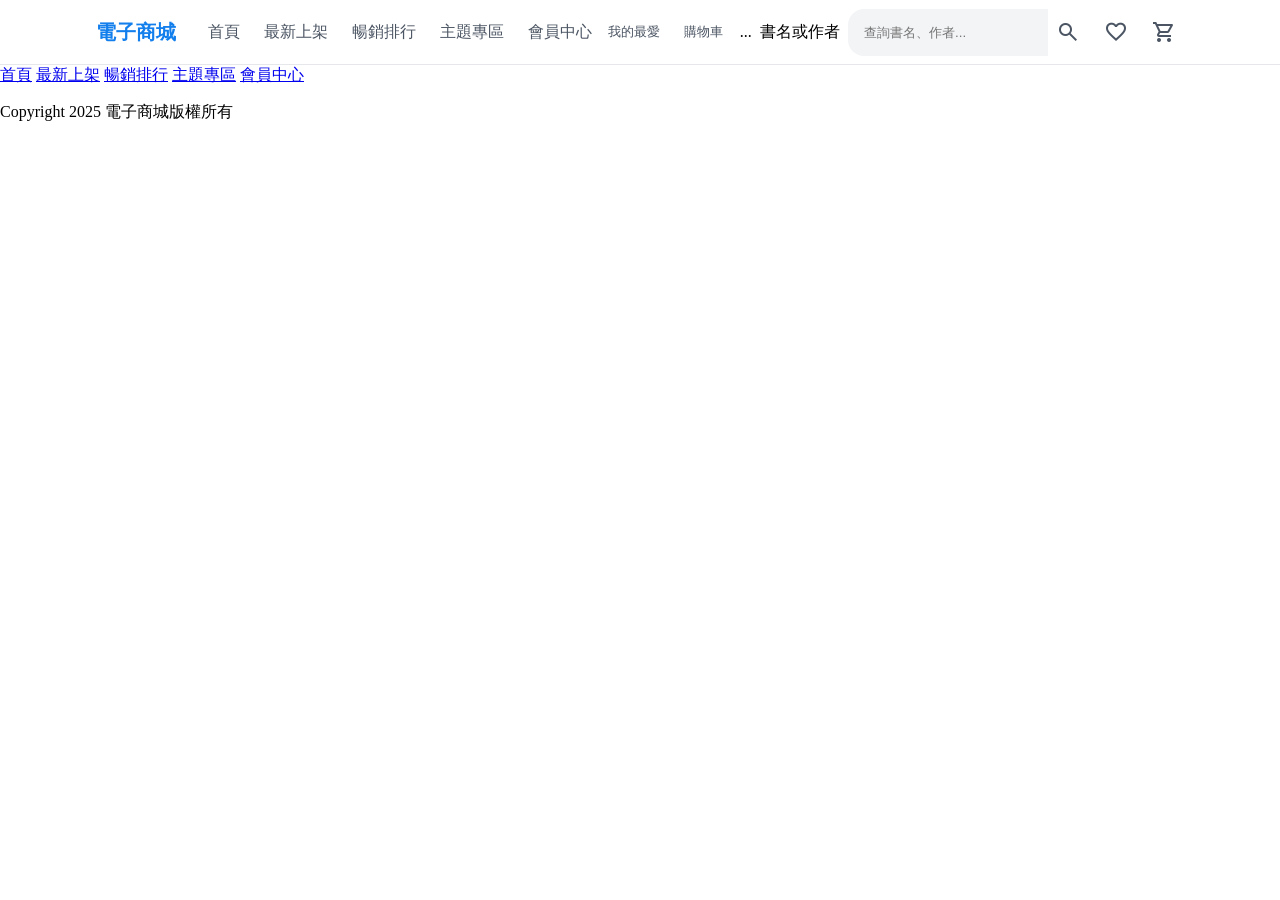
==== src/index.html @ 02f62905 "fix(header): 調整查詢列樣式錯誤" ====
<!doctype html>
<html lang="zh-Hant">
  <head>
    <meta charset="UTF-8" />
    <meta name="viewport" content="width=device-width, initial-scale=1.0" />
    <link href="https://fonts.googleapis.com/css2?family=Material+Symbols+Outlined" rel="stylesheet" />
    <title>電子商城</title>
    <link rel="stylesheet" href="style.min.css" />
  </head>
  <body>
    <section>
      <header>
        <div class="container">
          <div class="header-inner">
            <div class="header-brand">
              <h3 class="site-title">電子商城</h3>
              <nav>
                <a href="#">首頁</a>
                <a href="#">最新上架</a>
                <a href="#">暢銷排行</a>
                <a href="#">主題專區</a>
                <a href="#">會員中心</a>
              </nav>
            </div>
            <div class="header-actions">
              <button type="button">我的最愛</button>
              <button type="button">購物車</button>
            </div>
            ...
            <div class="header-actions">
              <label for="book-search">書名或作者</label>
              <div class="search">
                <input id="book-search" type="search" placeholder="查詢書名、作者..." />
                <button type="button" aria-label="搜尋">
                  <span class="material-symbols-outlined" aria-hidden="true">search</span>
                </button>
              </div>
              <button type="button" aria-label="我的最愛">
                <span class="material-symbols-outlined" aria-hidden="true">favorite</span>
              </button>
              <button type="button" aria-label="購物車">
                <span class="material-symbols-outlined" aria-hidden="true">shopping_cart</span>
              </button>
            </div>
            </div>
          </div>
        </div>
      </header>
      <footer> 
        <div class="container">
          <div class="footer-inner">
            <nav class="footer-nav" aria-label="頁尾導覽">
              <a href="#">首頁</a>
              <a href="#">最新上架</a>
              <a href="#">暢銷排行</a>
              <a href="#">主題專區</a>
              <a href="#">會員中心</a>
            </nav>
            <p>Copyright 2025 電子商城版權所有</p>
          </div>
        </div>
      </footer>
    </section>
  </body>
</html>
---- src/style.min.css ----
section{display:flex;flex-direction:column;min-height:100vh}section .main{flex-grow:1}header .material-symbols-outlined{font-size:1.5rem;line-height:1}header{border-bottom:solid 1px var(--border-color)}header .container{width:100%;max-width:90vw;box-sizing:border-box;margin:0px auto;padding-left:2rem;padding-right:2rem}header .container .header-inner{height:4rem;display:flex;justify-content:space-between;align-items:center}header .container .header-inner .site-title{margin:0px;font-size:1.25rem;font-weight:700;line-height:1.75rem;color:var(--primary-color)}header .container .header-inner .site-title .header-actions{display:flex;gap:.5rem}header .container .header-inner .header-brand,header .container .header-inner .header-actions{display:flex;align-items:center}header .container .header-inner .header-brand.header-brand,header .container .header-inner .header-actions.header-brand{gap:2rem}header .container .header-inner .header-brand.header-actions,header .container .header-inner .header-actions.header-actions{gap:.5rem}header .container .header-inner nav{display:flex;gap:1.5rem}header .container .header-inner nav a{color:#4b5563;text-decoration:inherit}header .container .header-inner nav a:hover{color:var(--primary-color)}header .container .header-inner div.search{display:flex;gap:0}header .container .header-inner input{border-top-left-radius:1rem;border-bottom-left-radius:1rem;width:200px;padding:1rem .5rem 1rem 1rem;border:none;background-color:var(--gray-color-100)}header .container .header-inner button{border-top-right-radius:1rem;border-bottom-right-radius:1rem;padding:.5rem;border:none;background-color:var(--gray-color-100);cursor:pointer}header .container .header-inner button{background-color:rgba(0,0,0,0);padding:.5rem;border:none;cursor:pointer;color:var(--text-color);display:inline-flex;align-items:center;justify-content:center}:root{--primary-color: #137fec;--text-color: #4b5563;--border-color: #e5e7eb;--gray-color-100: #f3f4f6}html,body{margin:0;padding:0}/*# sourceMappingURL=style.min.css.map */
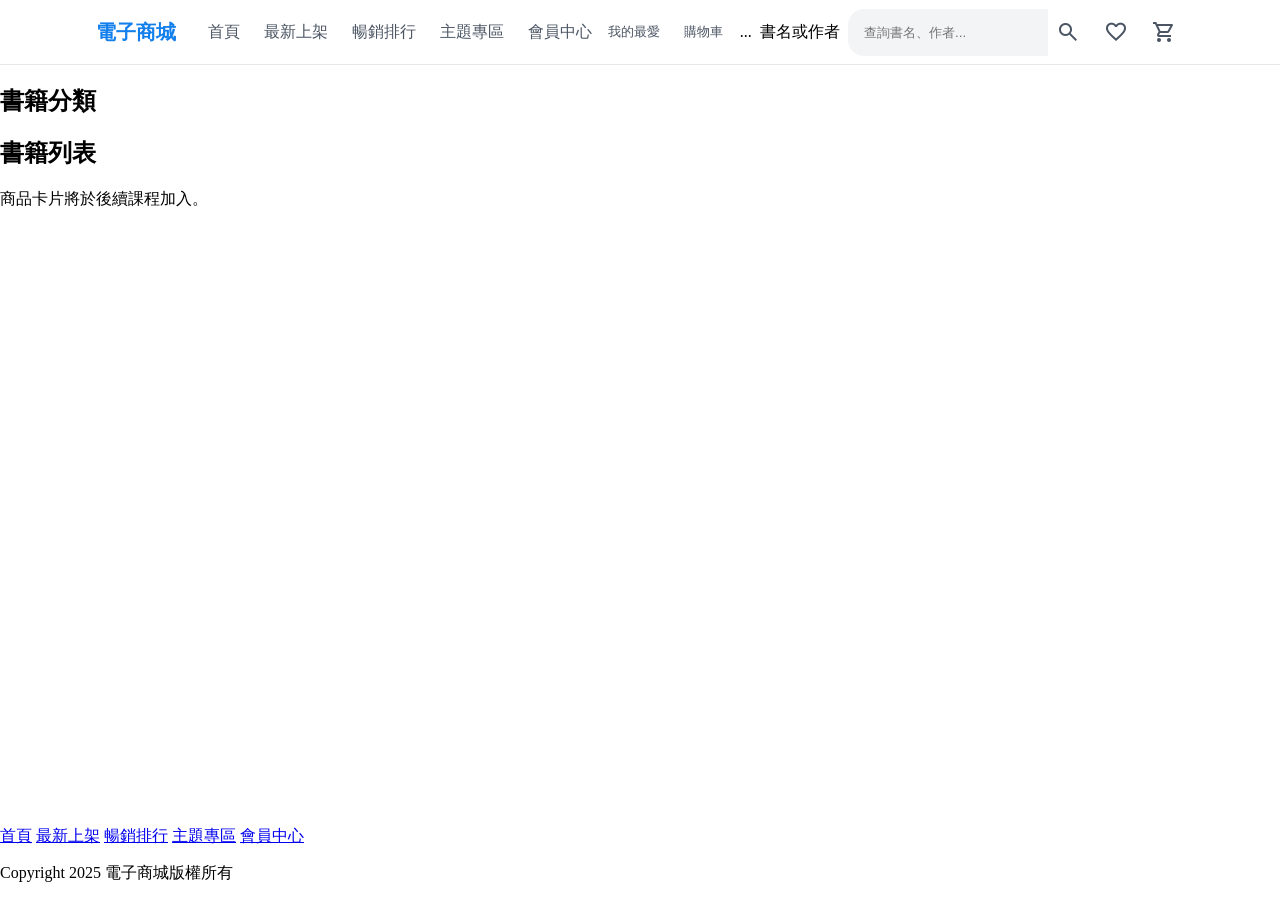
==== commit 649e7465: "feat(body): 頁面結構定義實作新增" ====
--- a/src/index.html
+++ b/src/index.html
@@ -46,6 +46,20 @@
           </div>
         </div>
       </header>
+      <div class="main">
+        <div class="container">
+          <div class="content-layout">
+            <aside class="category-sidebar">
+              <h2 id="category-title">書籍分類</h2>
+              <nav class="category-nav" aria-labelledby="category-title"></nav>
+            </aside>
+            <main class="book-main">
+              <h1>書籍列表</h1>
+              <p>商品卡片將於後續課程加入。</p>
+            </main>
+          </div>
+        </div>
+      </div>
       <footer> 
         <div class="container">
           <div class="footer-inner">
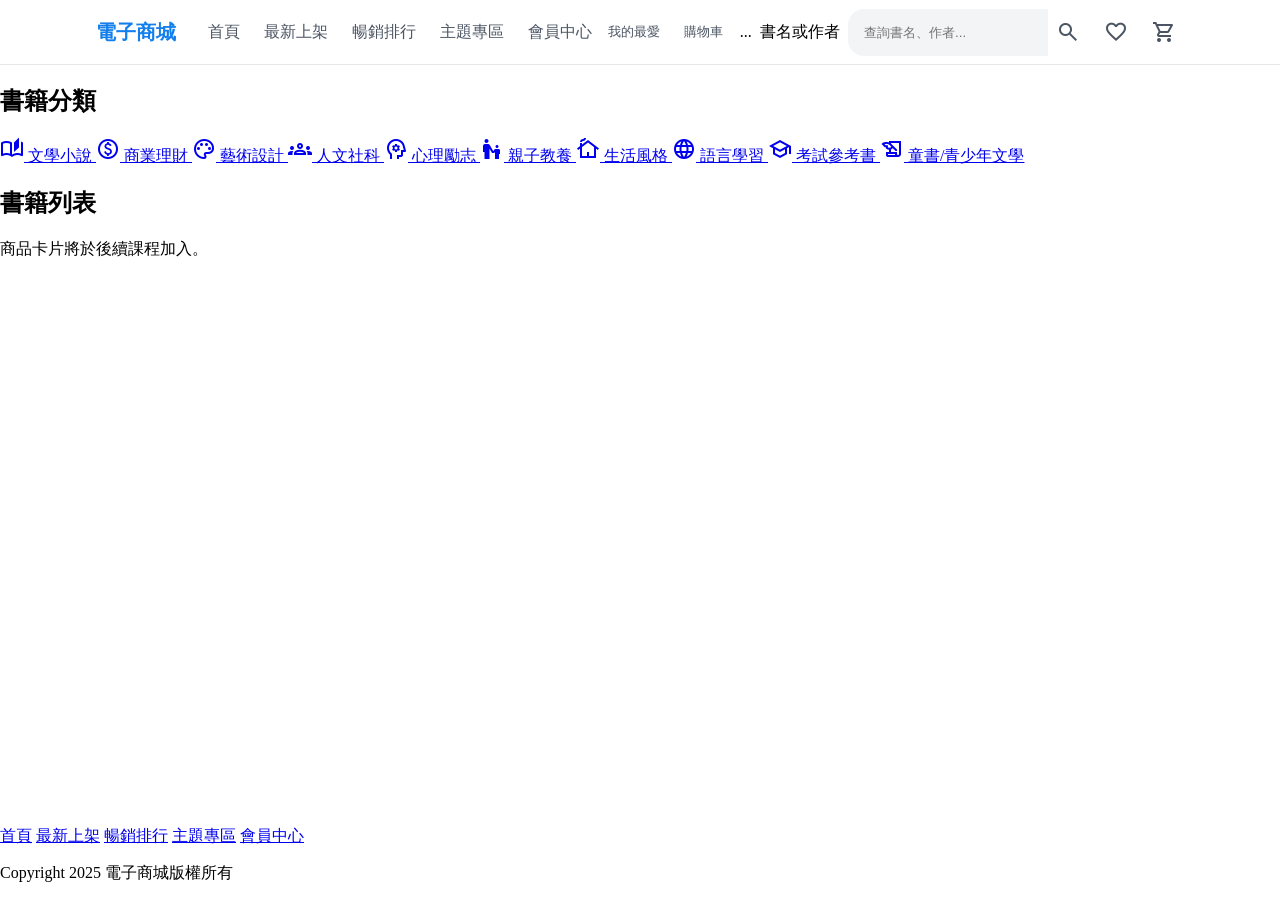
==== commit 525b604b: "feat(aside): 書籍分類選單樣式設定" ====
--- a/src/index.html
+++ b/src/index.html
@@ -51,7 +51,48 @@
           <div class="content-layout">
             <aside class="category-sidebar">
               <h2 id="category-title">書籍分類</h2>
-              <nav class="category-nav" aria-labelledby="category-title"></nav>
+              <nav class="category-nav" aria-labelledby="category-title">
+                <a href="#" class="active" aria-current="true">
+                  <span class="material-symbols-outlined" aria-hidden="true">auto_stories</span>
+                  <span>文學小說</span>
+                </a>
+                <a href="#">
+                  <span class="material-symbols-outlined" aria-hidden="true">paid</span>
+                  <span>商業理財</span>
+                </a>
+                <a href="#">
+                  <span class="material-symbols-outlined" aria-hidden="true">palette</span>
+                  <span>藝術設計</span>
+                </a>
+                <a href="#">
+                  <span class="material-symbols-outlined" aria-hidden="true">groups</span>
+                  <span>人文社科</span>
+                </a>
+                <a href="#">
+                  <span class="material-symbols-outlined" aria-hidden="true">psychology</span>
+                  <span>心理勵志</span>
+                </a>
+                <a href="#">
+                  <span class="material-symbols-outlined" aria-hidden="true">escalator_warning</span>
+                  <span>親子教養</span>
+                </a>
+                <a href="#">
+                  <span class="material-symbols-outlined" aria-hidden="true">cottage</span>
+                  <span>生活風格</span>
+                </a>
+                <a href="#">
+                  <span class="material-symbols-outlined" aria-hidden="true">language</span>
+                  <span>語言學習</span>
+                </a>
+                <a href="#">
+                  <span class="material-symbols-outlined" aria-hidden="true">school</span>
+                  <span>考試參考書</span>
+                </a>
+                <a href="#">
+                  <span class="material-symbols-outlined" aria-hidden="true">history_edu</span>
+                  <span>童書/青少年文學</span>
+                </a>
+              </nav>
             </aside>
             <main class="book-main">
               <h1>書籍列表</h1>
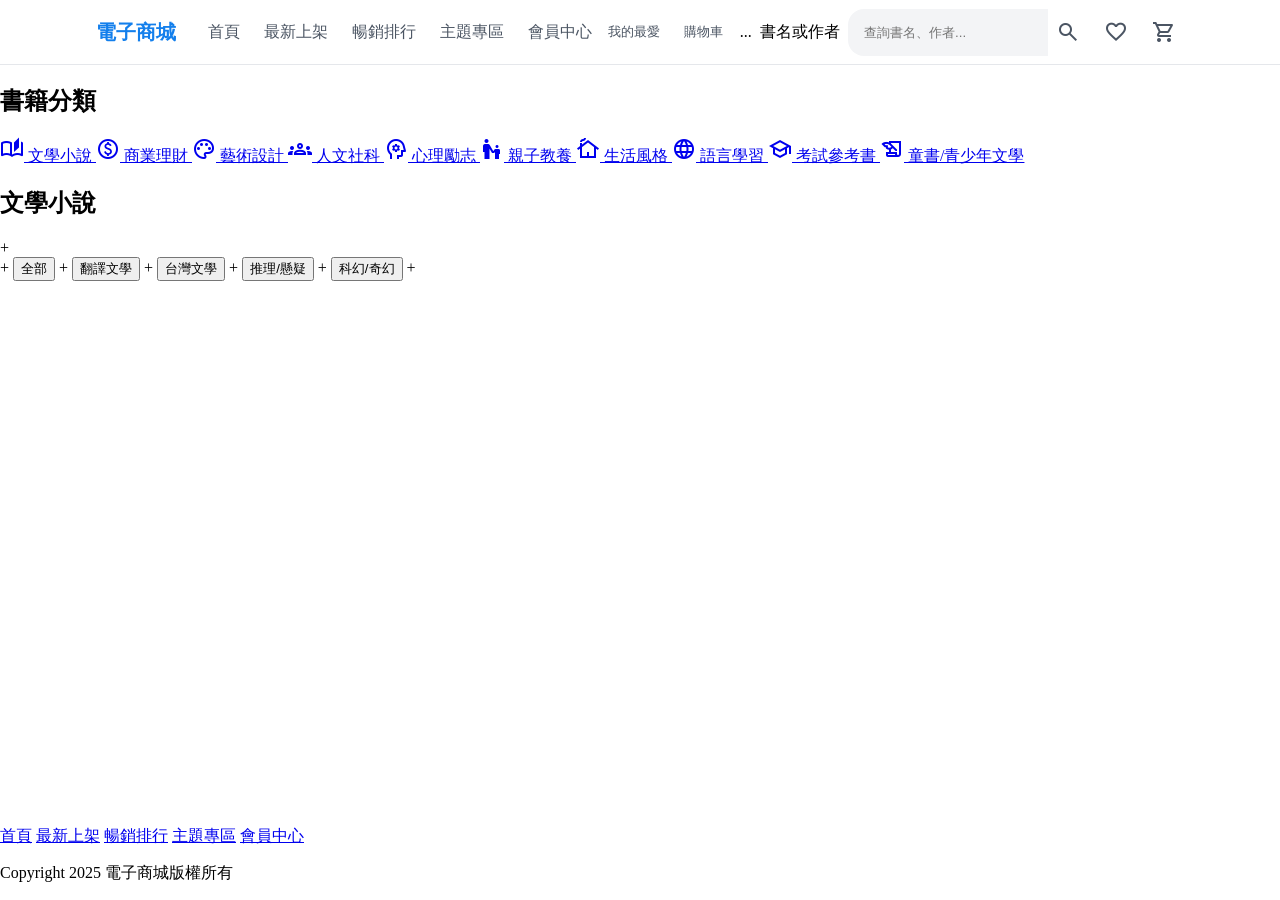
==== commit 17c57afb: "feat(body): 書籍標籤樣式設定" ====
--- a/src/index.html
+++ b/src/index.html
@@ -95,8 +95,14 @@
               </nav>
             </aside>
             <main class="book-main">
-              <h1>書籍列表</h1>
-              <p>商品卡片將於後續課程加入。</p>
+              <h1>文學小說</h1>
++             <div class="tag">
++               <button type="button" class="selected">全部</button>
++               <button type="button">翻譯文學</button>
++               <button type="button">台灣文學</button>
++               <button type="button">推理/懸疑</button>
++               <button type="button">科幻/奇幻</button>
++             </div>
             </main>
           </div>
         </div>
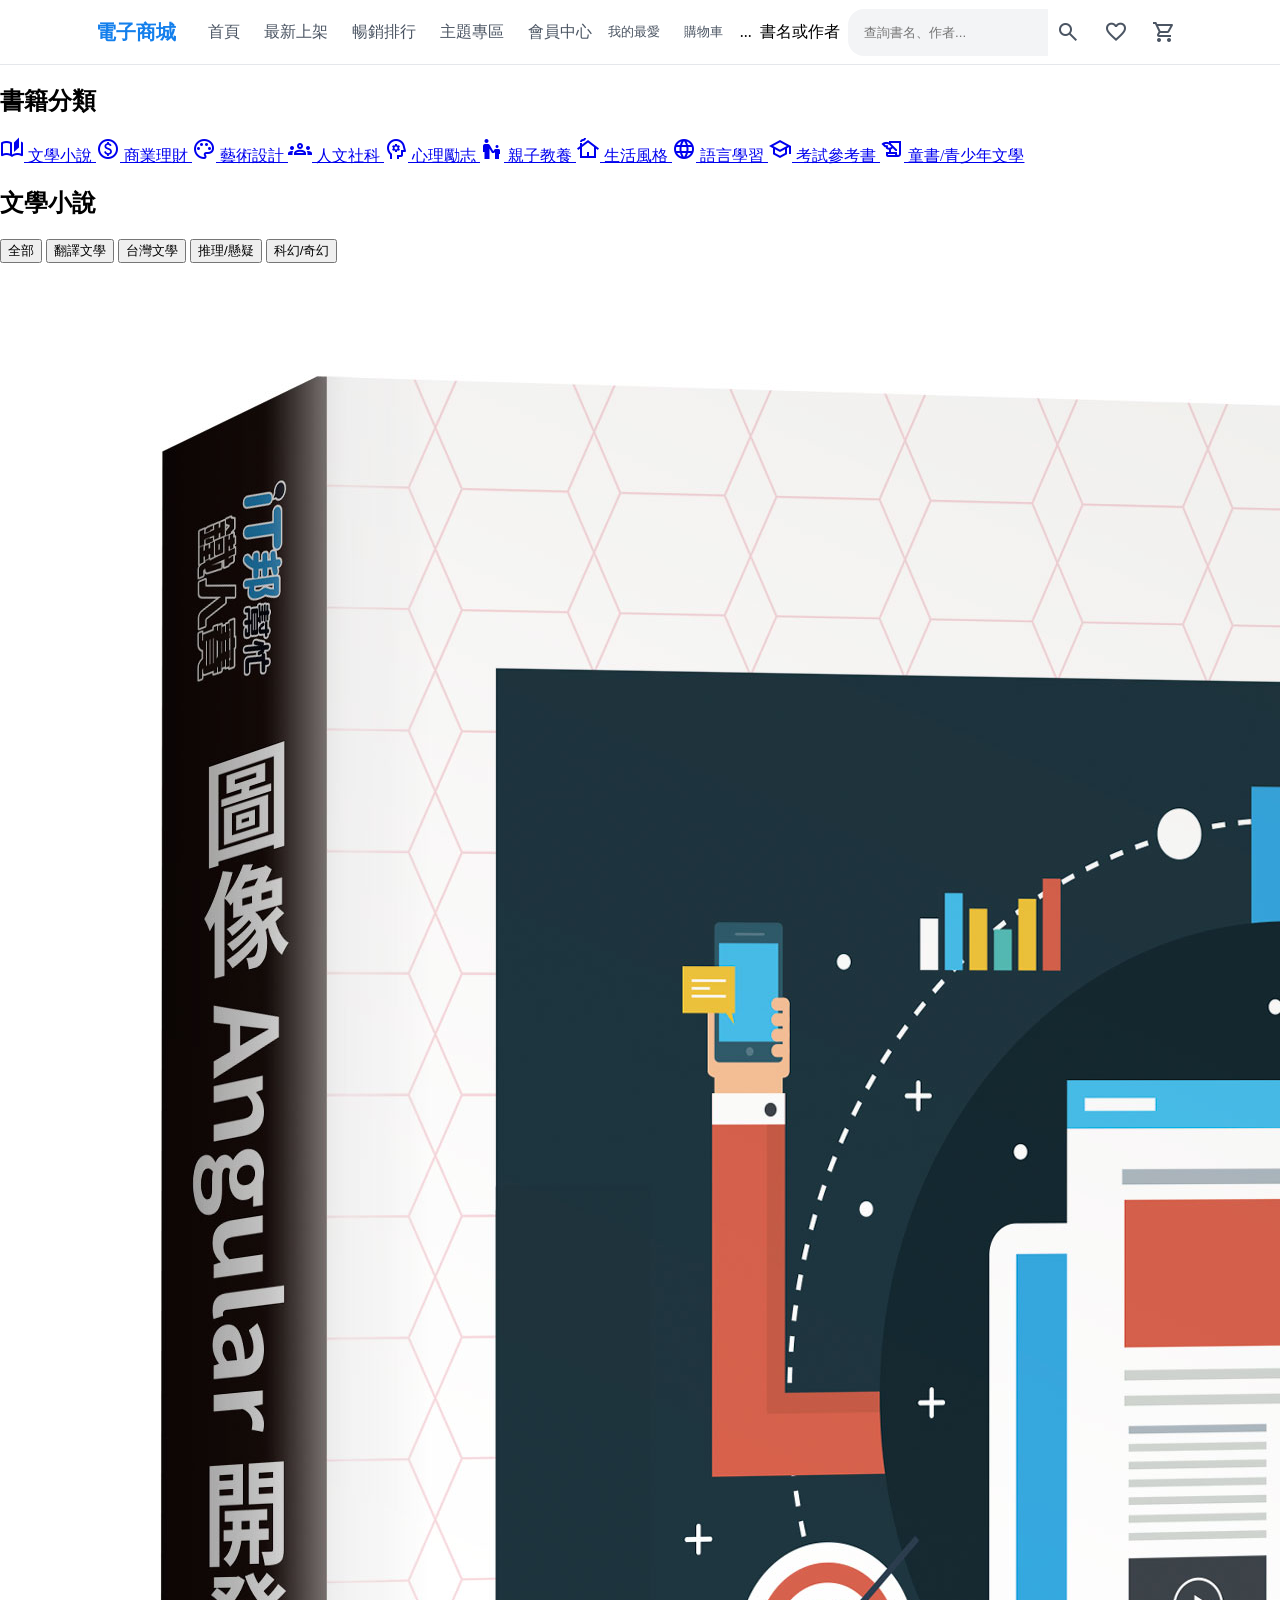
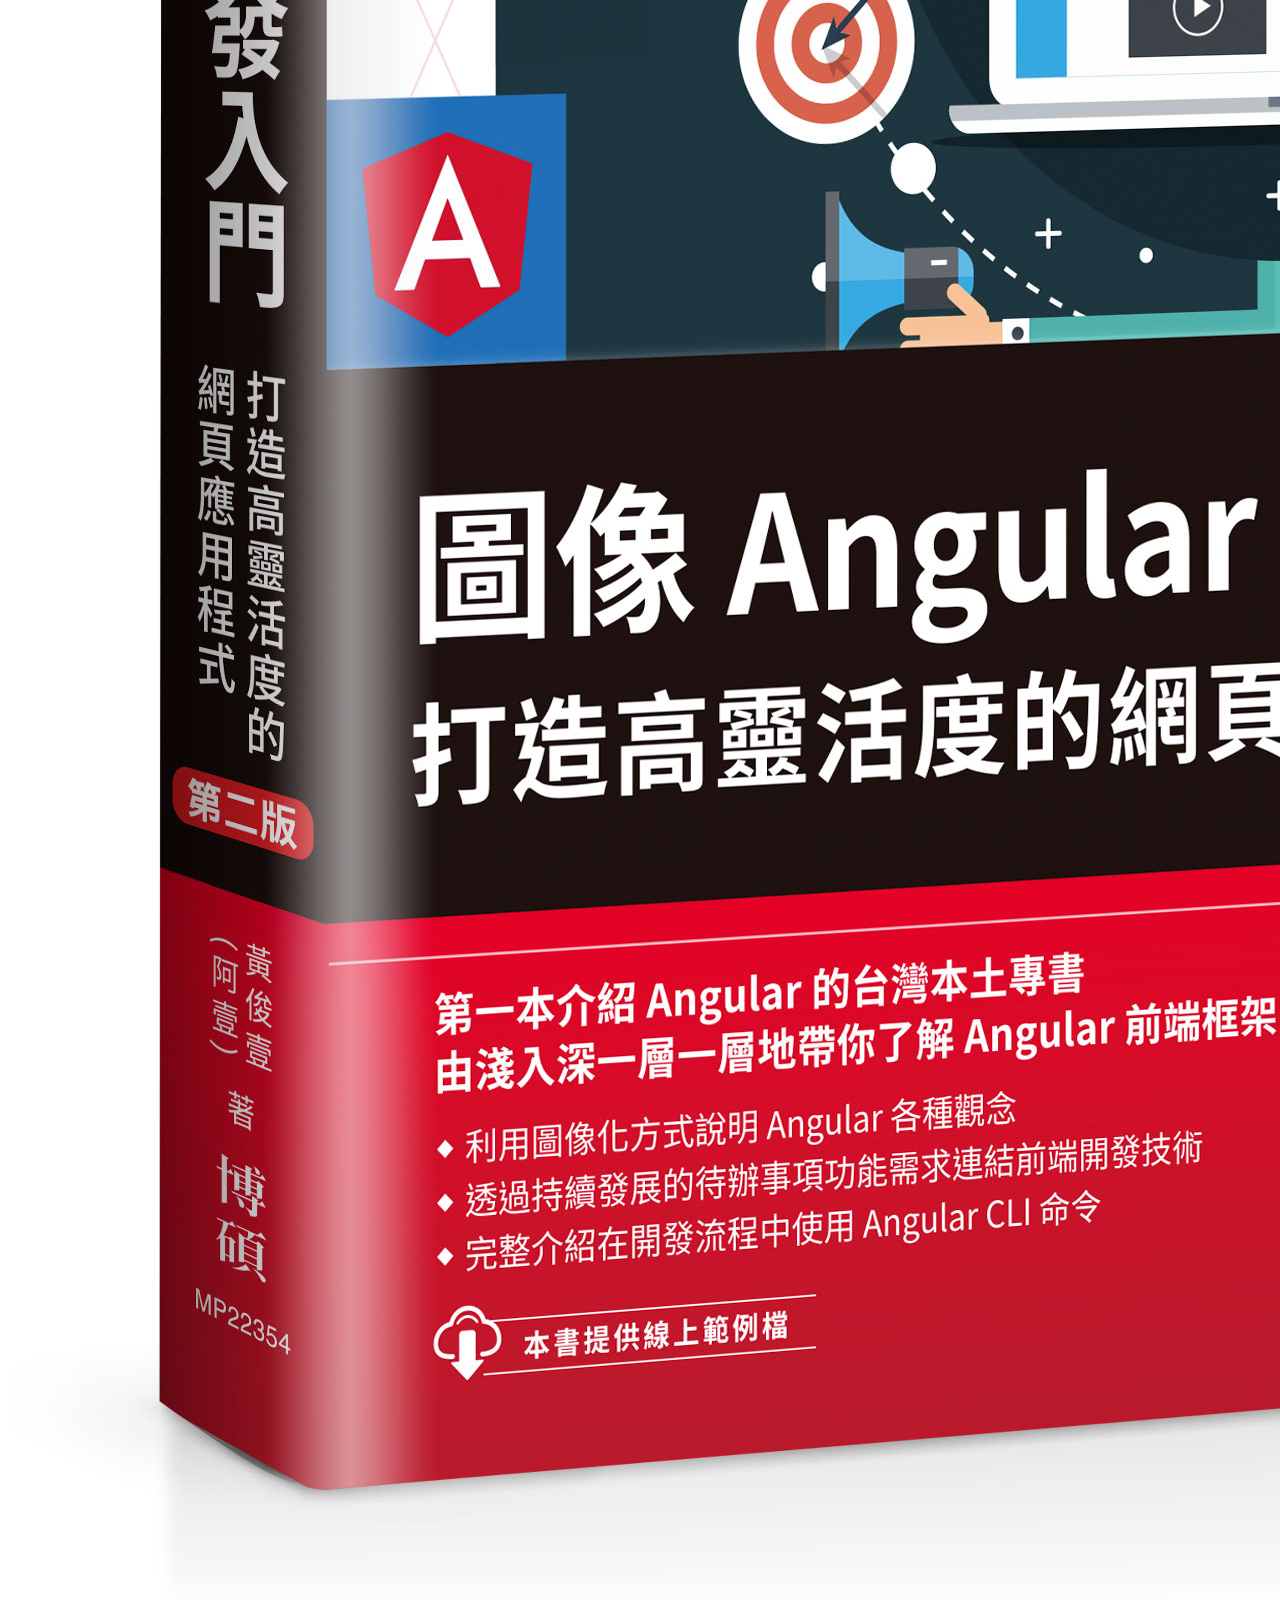
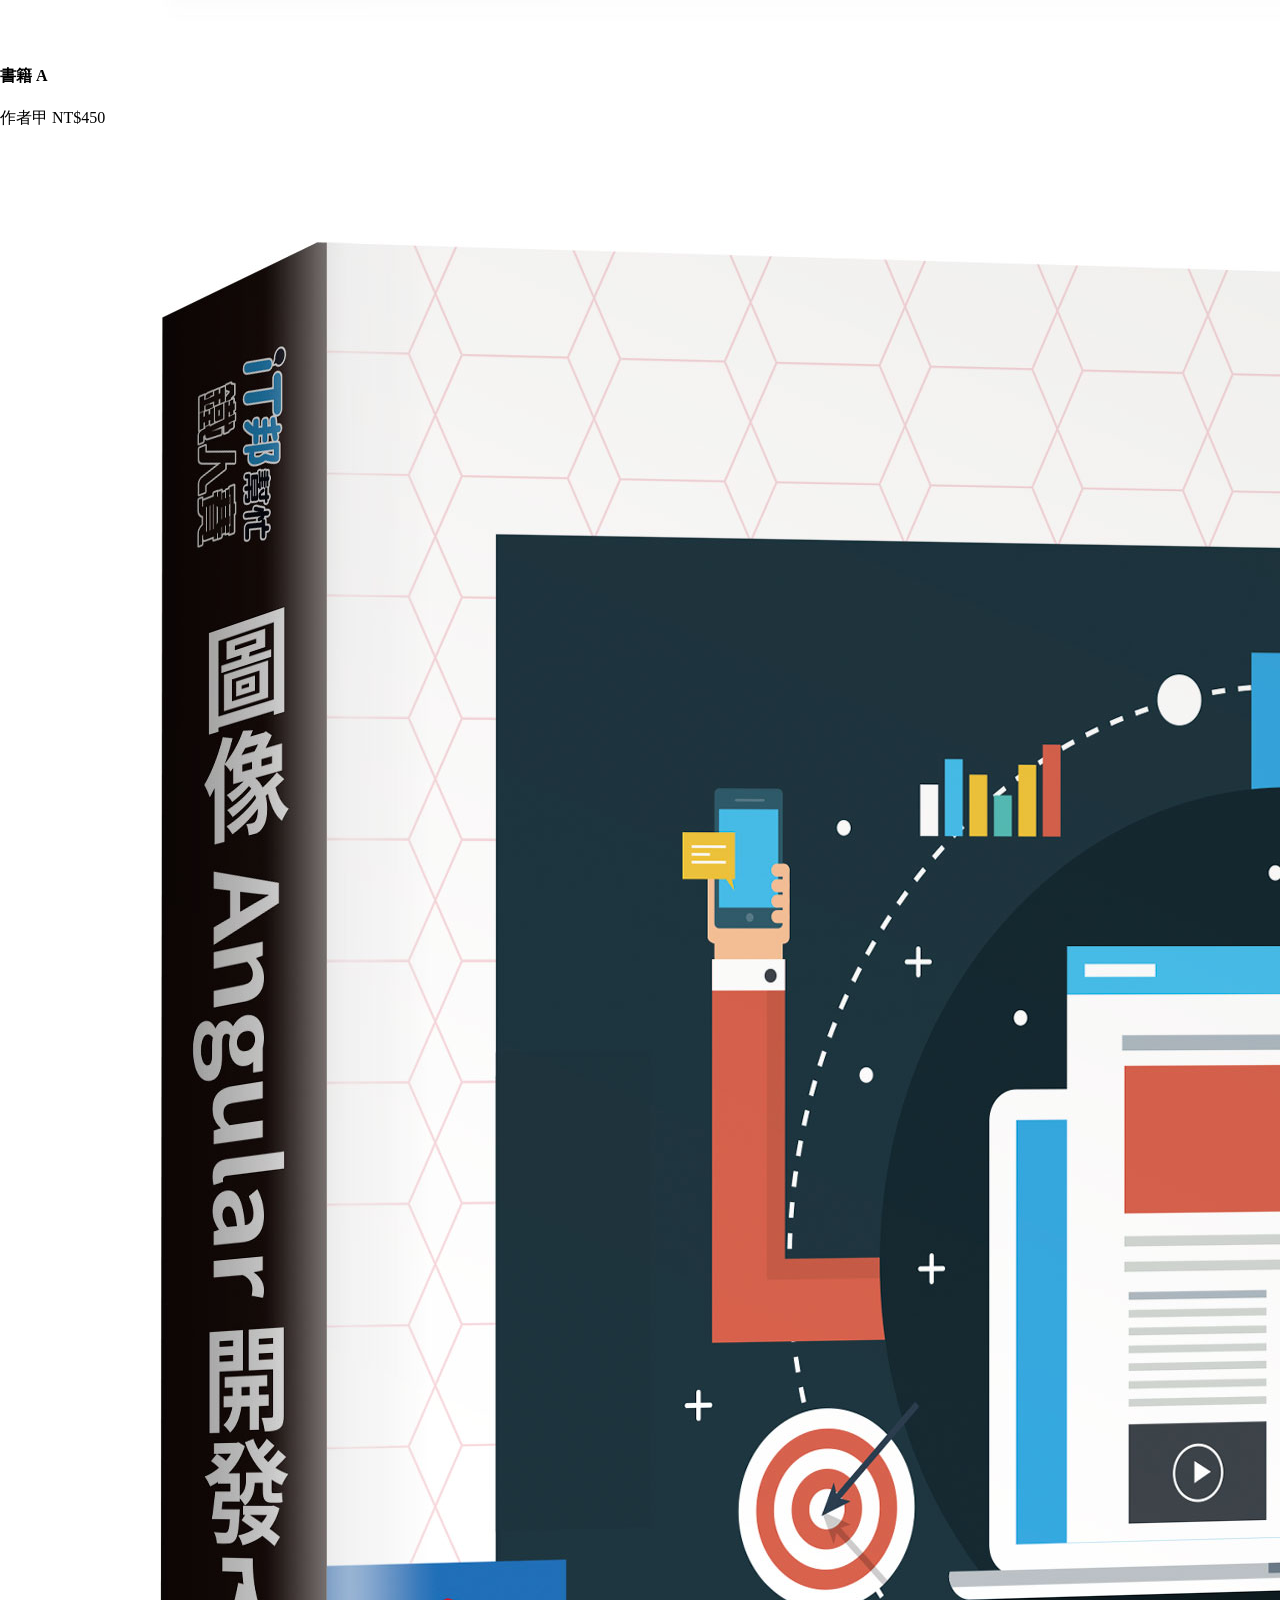
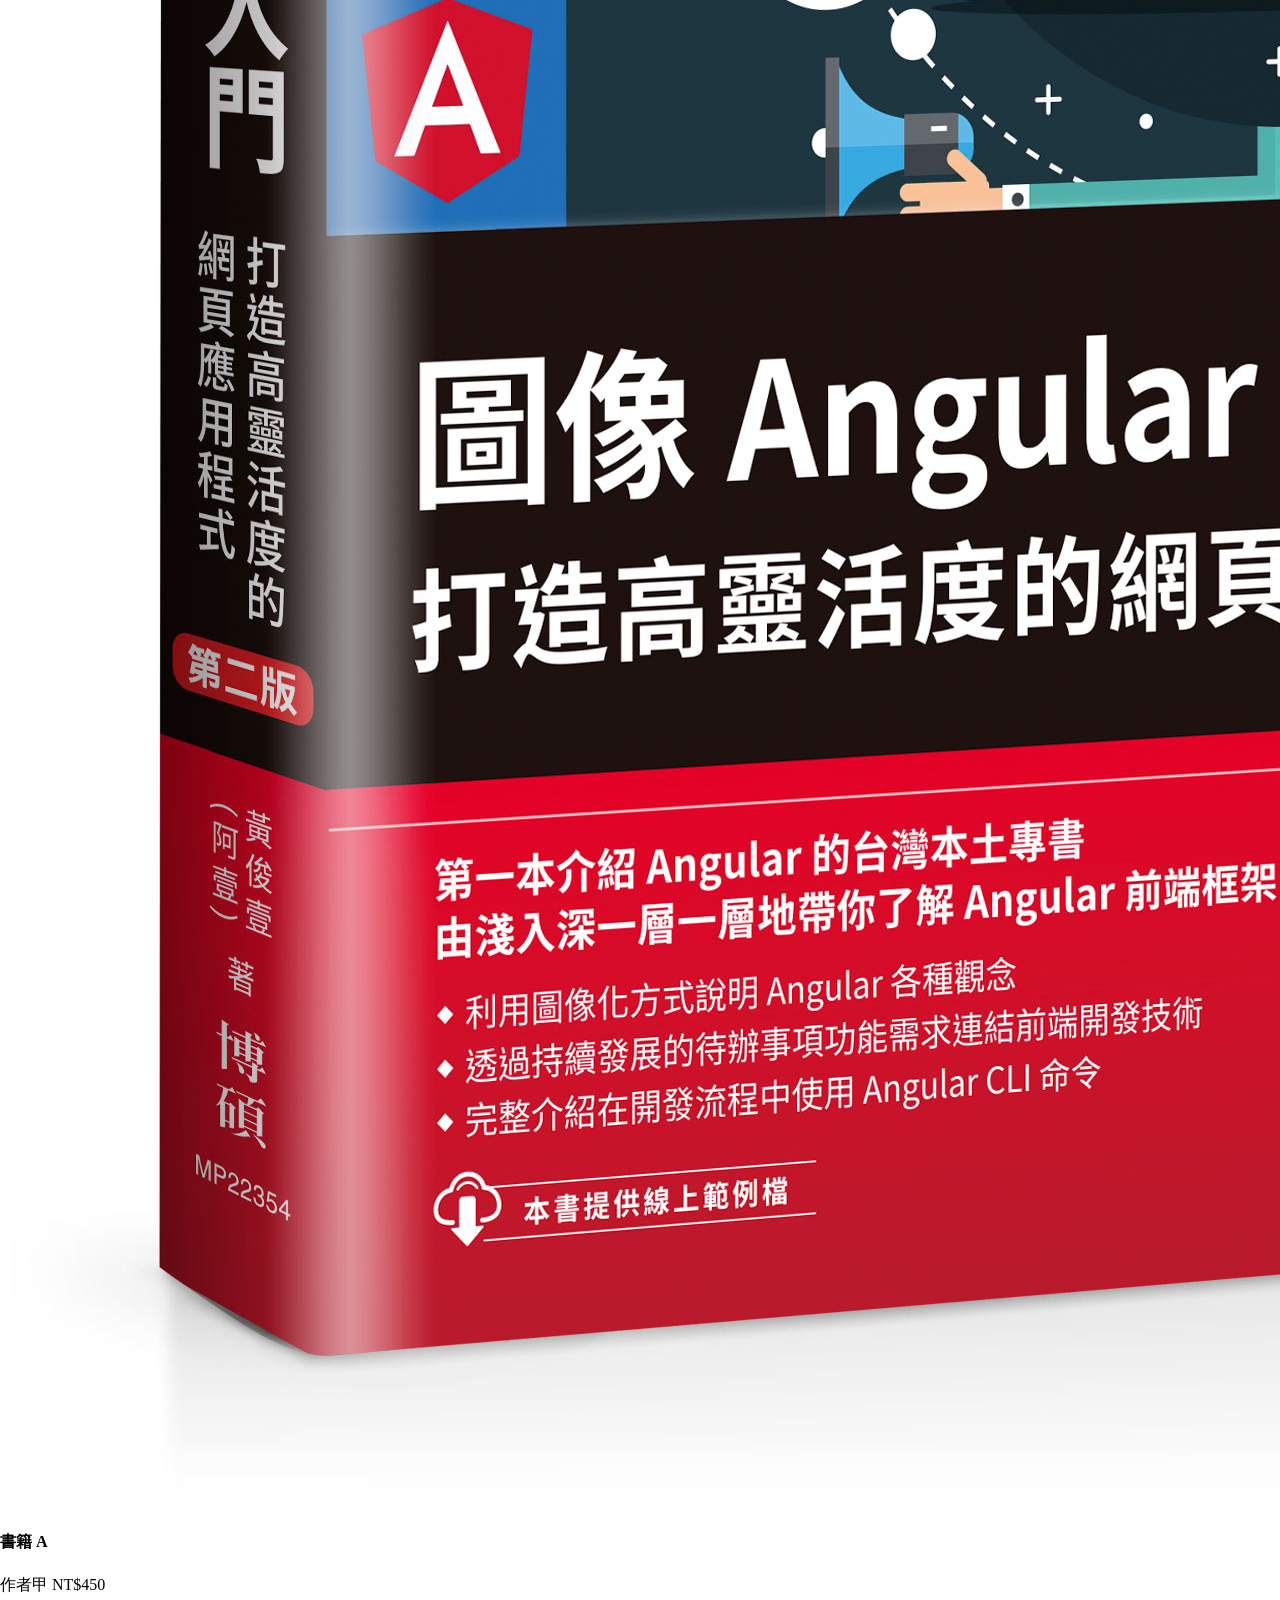
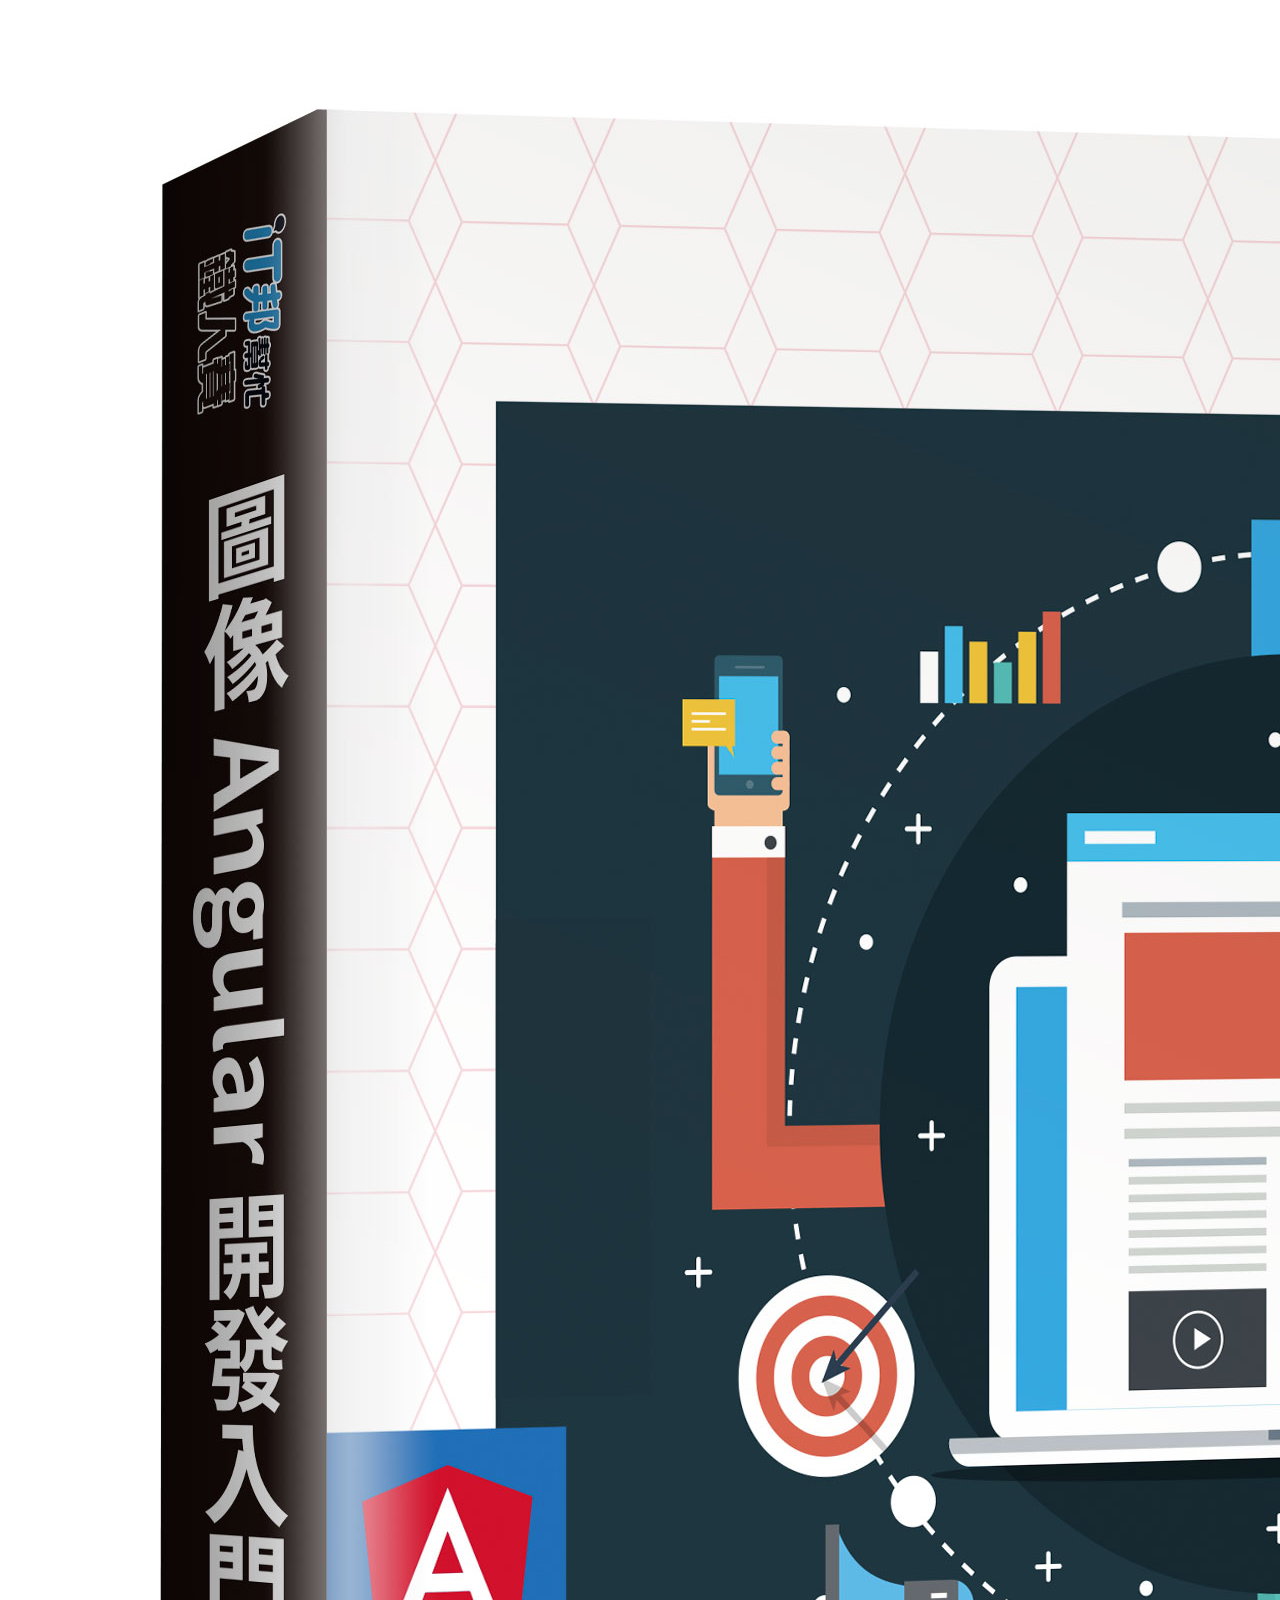
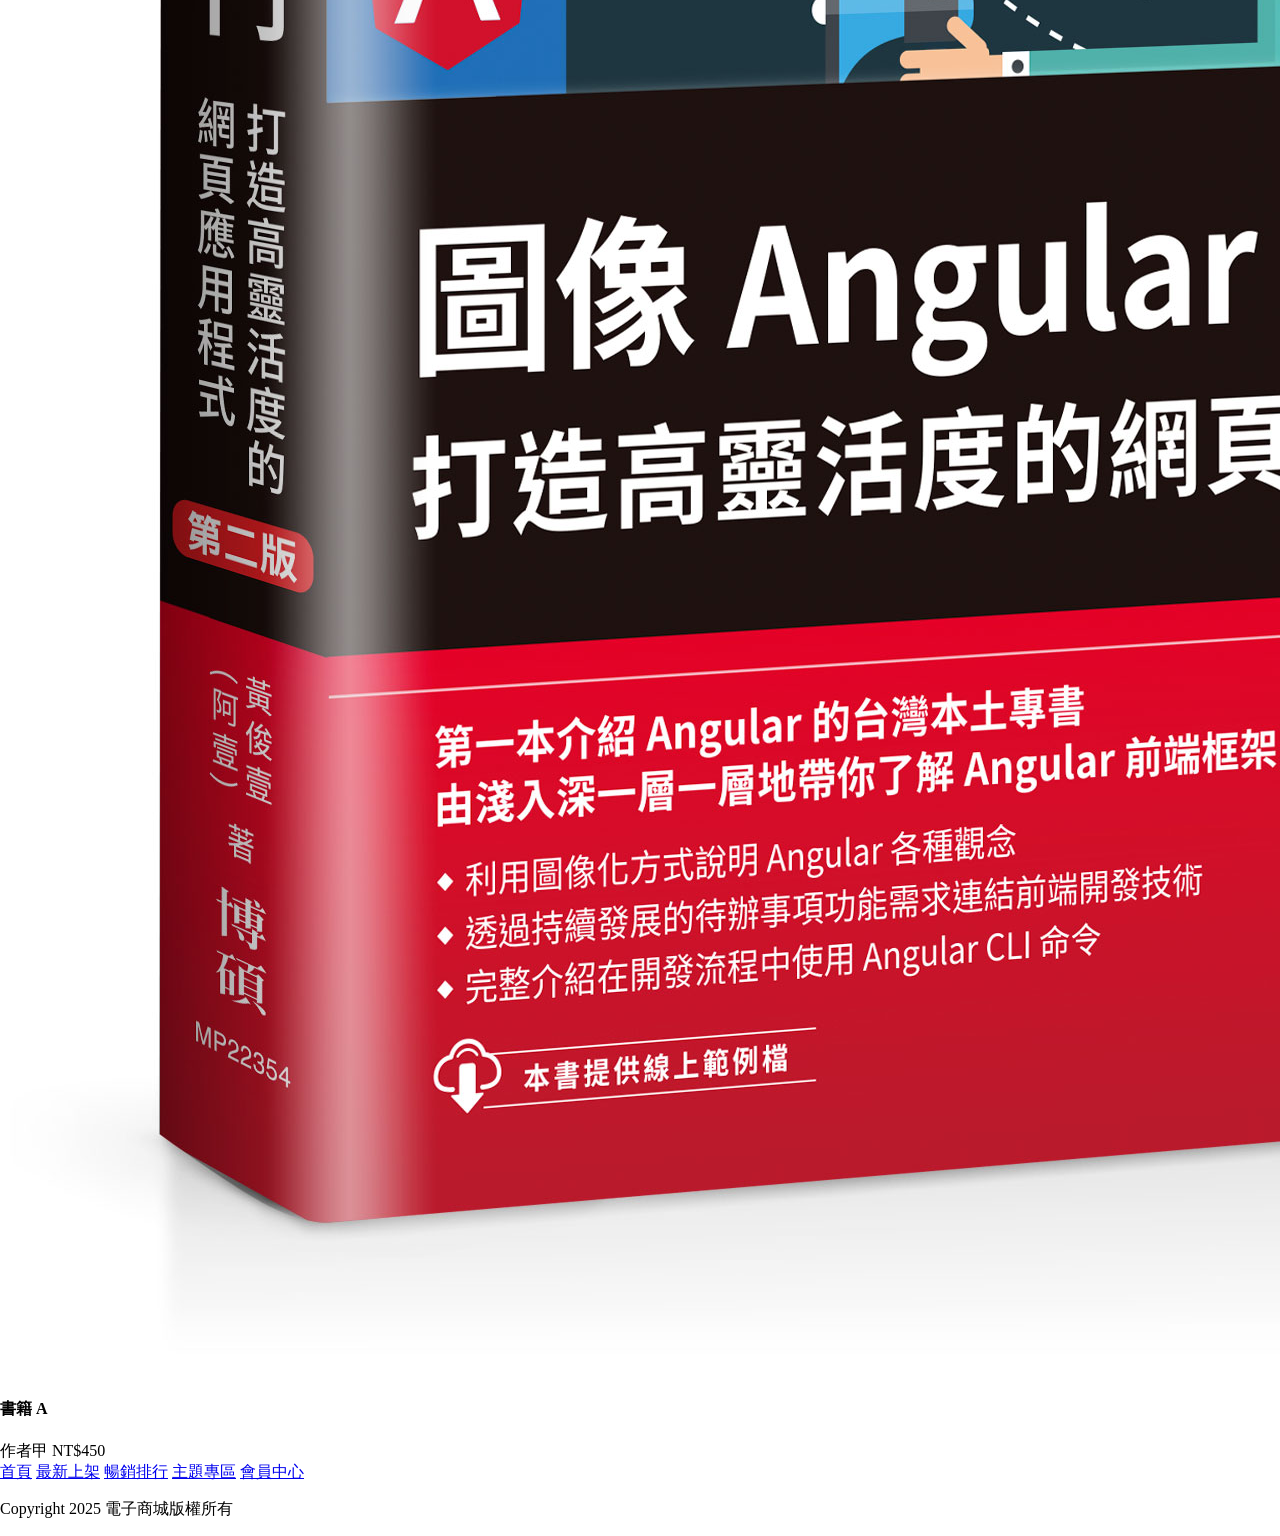
==== commit 03491117: "feat(body): 書籍清單樣式設定" ====
--- a/src/index.html
+++ b/src/index.html
@@ -3,7 +3,7 @@
   <head>
     <meta charset="UTF-8" />
     <meta name="viewport" content="width=device-width, initial-scale=1.0" />
-    <link href="https://fonts.googleapis.com/css2?family=Material+Symbols+Outlined" rel="stylesheet" />
+    <link href="https://fonts.googleapis.com/css2?family=MaterialSymbolsOutlined" rel="stylesheet" />
     <title>電子商城</title>
     <link rel="stylesheet" href="style.min.css" />
   </head>
@@ -96,13 +96,33 @@
             </aside>
             <main class="book-main">
               <h1>文學小說</h1>
-+             <div class="tag">
-+               <button type="button" class="selected">全部</button>
-+               <button type="button">翻譯文學</button>
-+               <button type="button">台灣文學</button>
-+               <button type="button">推理/懸疑</button>
-+               <button type="button">科幻/奇幻</button>
-+             </div>
+             <div class="tag">
+               <button type="button" class="selected">全部</button>
+               <button type="button">翻譯文學</button>
+               <button type="button">台灣文學</button>
+               <button type="button">推理/懸疑</button>
+               <button type="button">科幻/奇幻</button>
+             </div>
+              <div class="books">
+               <div>
+                  <img src="./assets/images/angular.jpg" alt="圖像 Angular 開發入門第二版封面" />
+                  <h4>書籍 A</h4>
+                  <span>作者甲</span>
+                  <span>NT$450</span>
+                </div>
+                <div>
+                  <img src="./assets/images/angular.jpg" alt="圖像 Angular 開發入門第二版封面" />
+                  <h4>書籍 A</h4>
+                  <span>作者甲</span>
+                  <span>NT$450</span>
+                </div>
+                <div>
+                  <img src="./assets/images/angular.jpg" alt="圖像 Angular 開發入門第二版封面" />
+                  <h4>書籍 A</h4>
+                  <span>作者甲</span>
+                  <span>NT$450</span>
+                </div>
+              </div>
             </main>
           </div>
         </div>
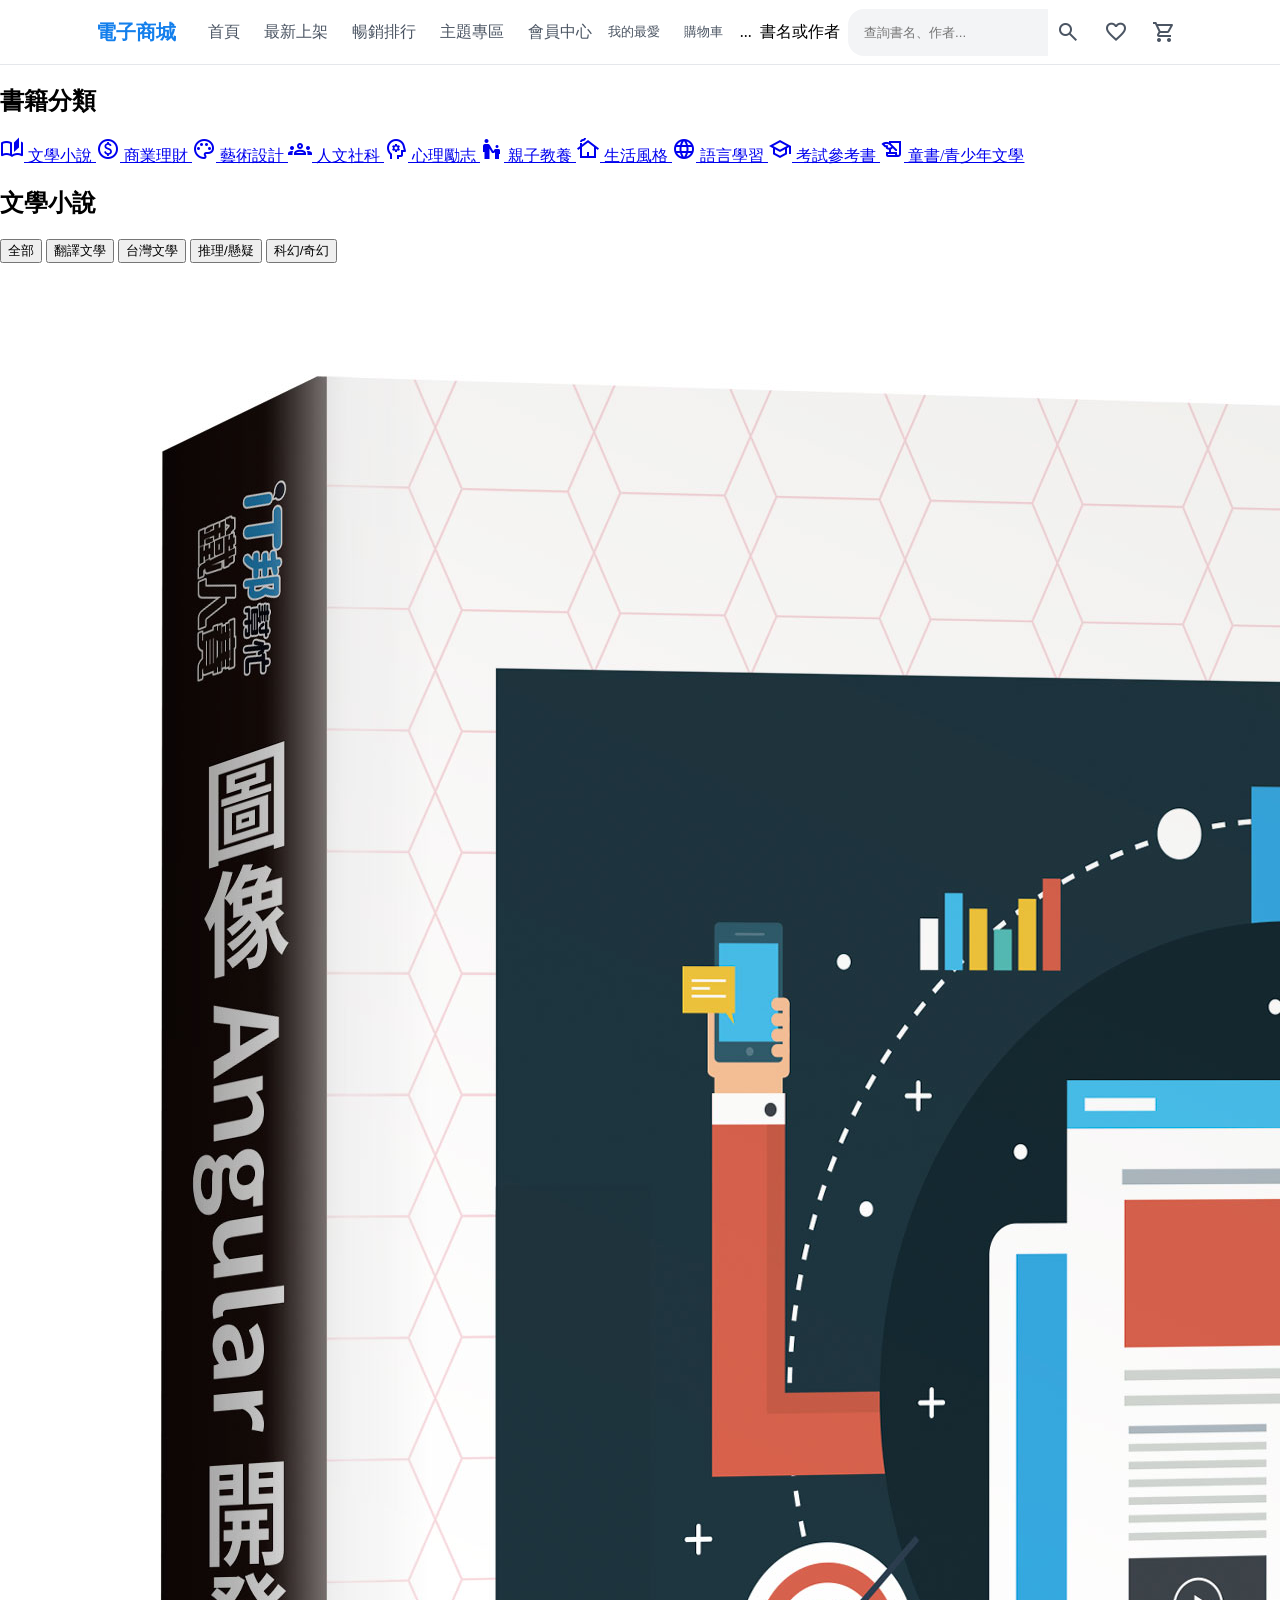
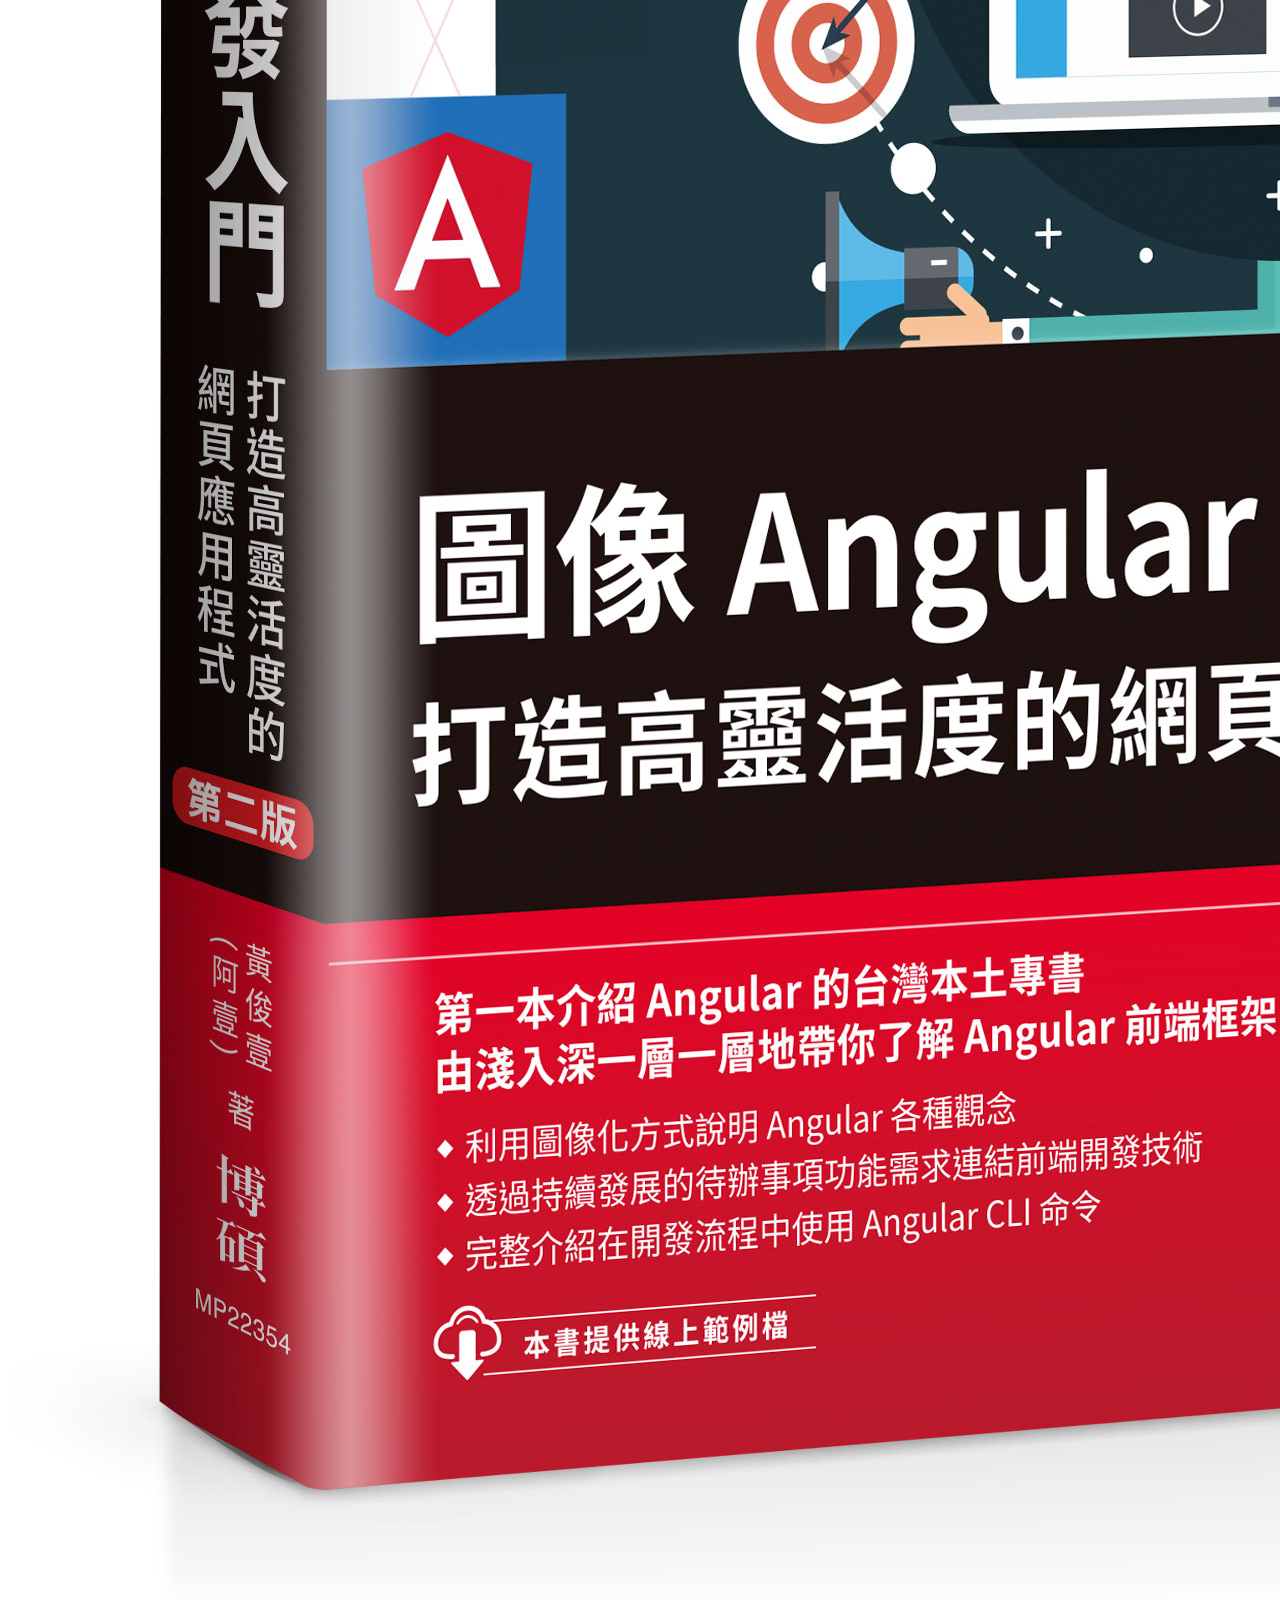
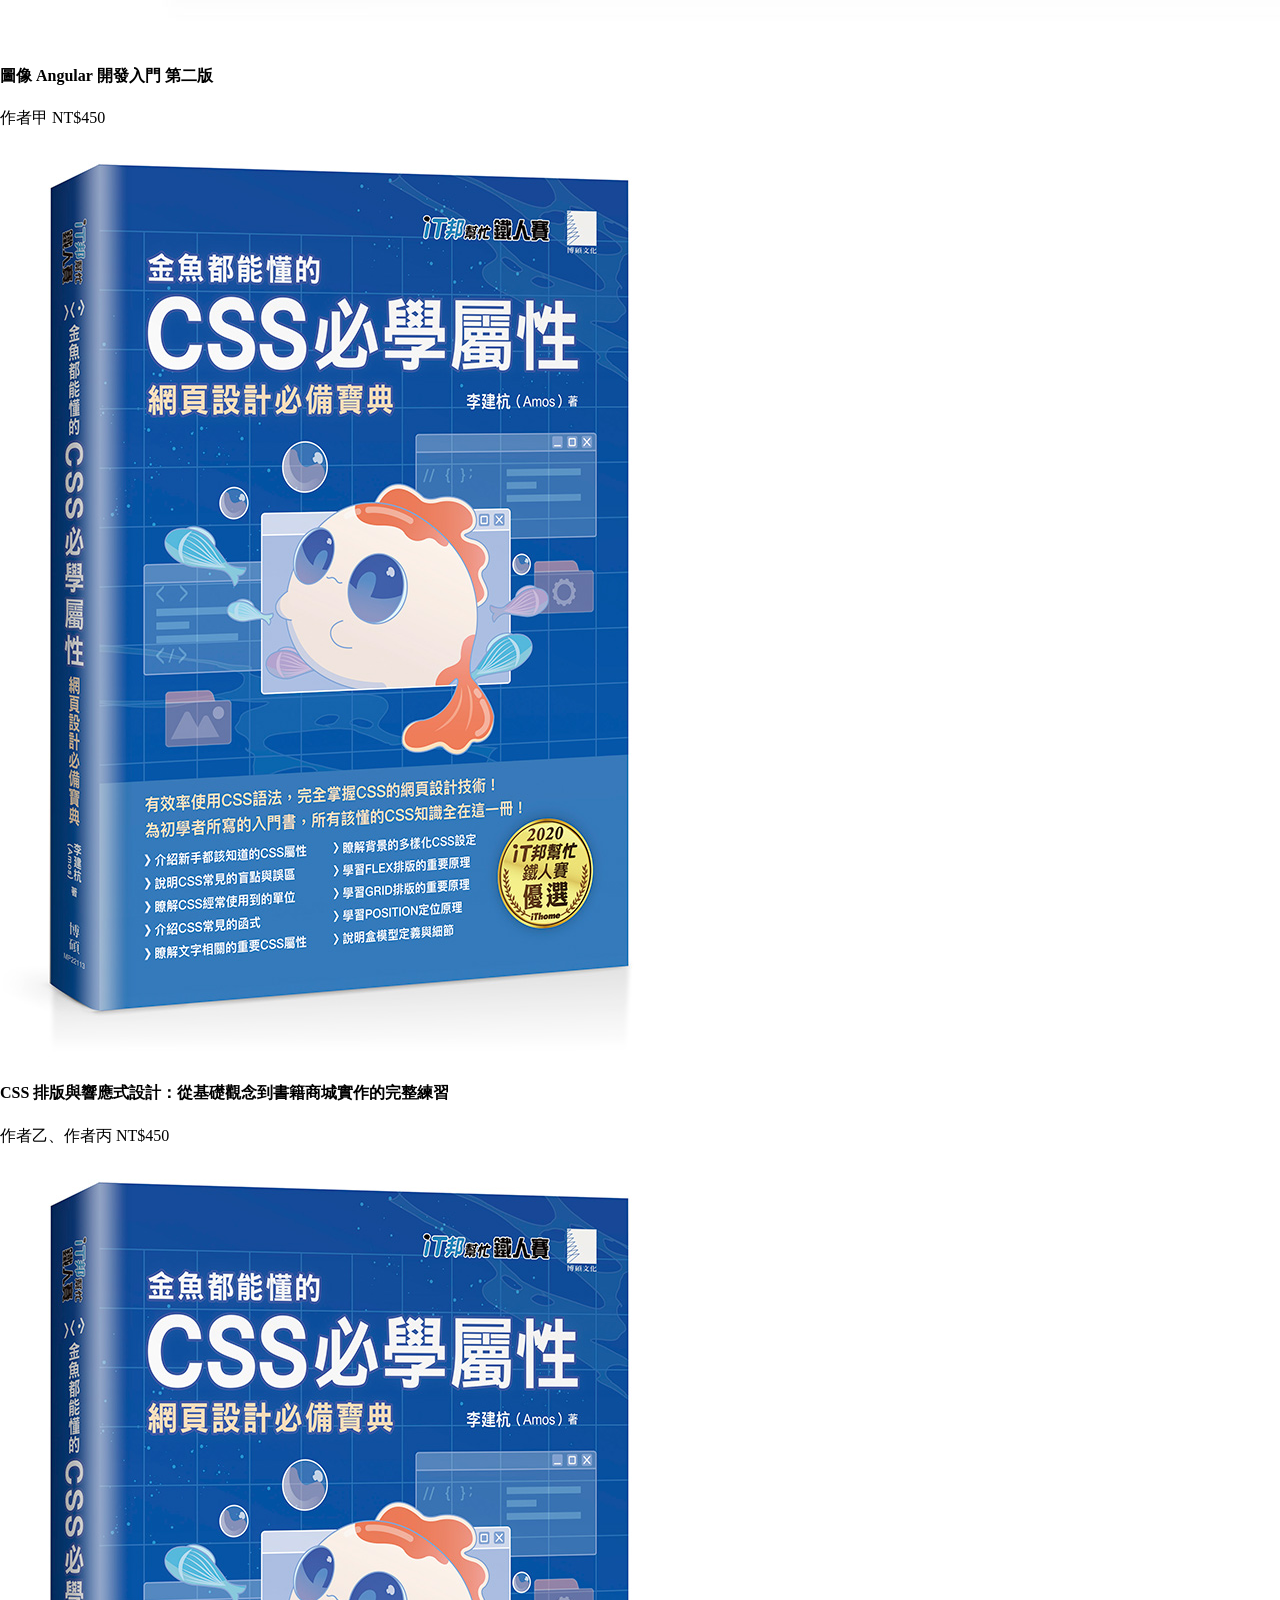
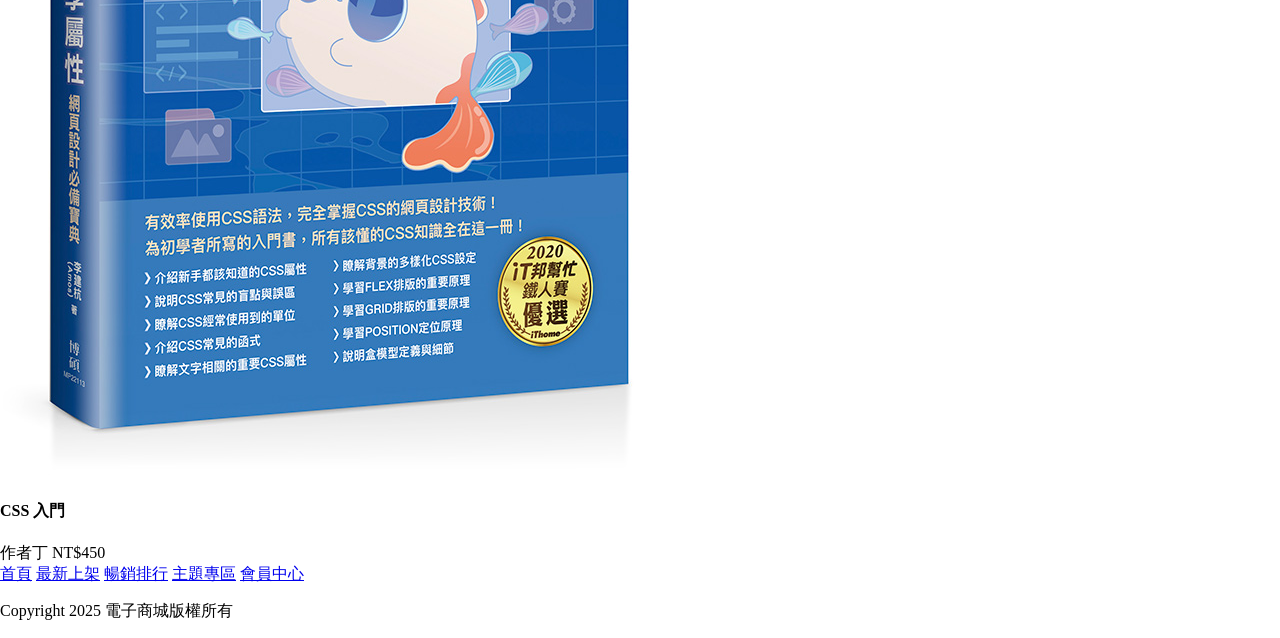
==== commit 8454e34d: "feat(body): 改善書籍卡片封面比例與文字對齊" ====
--- a/src/index.html
+++ b/src/index.html
@@ -106,20 +106,20 @@
               <div class="books">
                <div>
                   <img src="./assets/images/angular.jpg" alt="圖像 Angular 開發入門第二版封面" />
-                  <h4>書籍 A</h4>
+                  <h4>圖像 Angular 開發入門 第二版</h4>
                   <span>作者甲</span>
                   <span>NT$450</span>
                 </div>
                 <div>
-                  <img src="./assets/images/angular.jpg" alt="圖像 Angular 開發入門第二版封面" />
-                  <h4>書籍 A</h4>
-                  <span>作者甲</span>
+                  <img src="./assets/images/css.jpg" alt="CSS 書籍封面" />
+                  <h4>CSS 排版與響應式設計：從基礎觀念到書籍商城實作的完整練習</h4>
+                  <span>作者乙、作者丙</span>  
                   <span>NT$450</span>
                 </div>
                 <div>
-                  <img src="./assets/images/angular.jpg" alt="圖像 Angular 開發入門第二版封面" />
-                  <h4>書籍 A</h4>
-                  <span>作者甲</span>
+                  <img src="./assets/images/css.jpg" alt="CSS 書籍封面" />
+                  <h4>CSS 入門</h4>
+                  <span>作者丁</span>
                   <span>NT$450</span>
                 </div>
               </div>
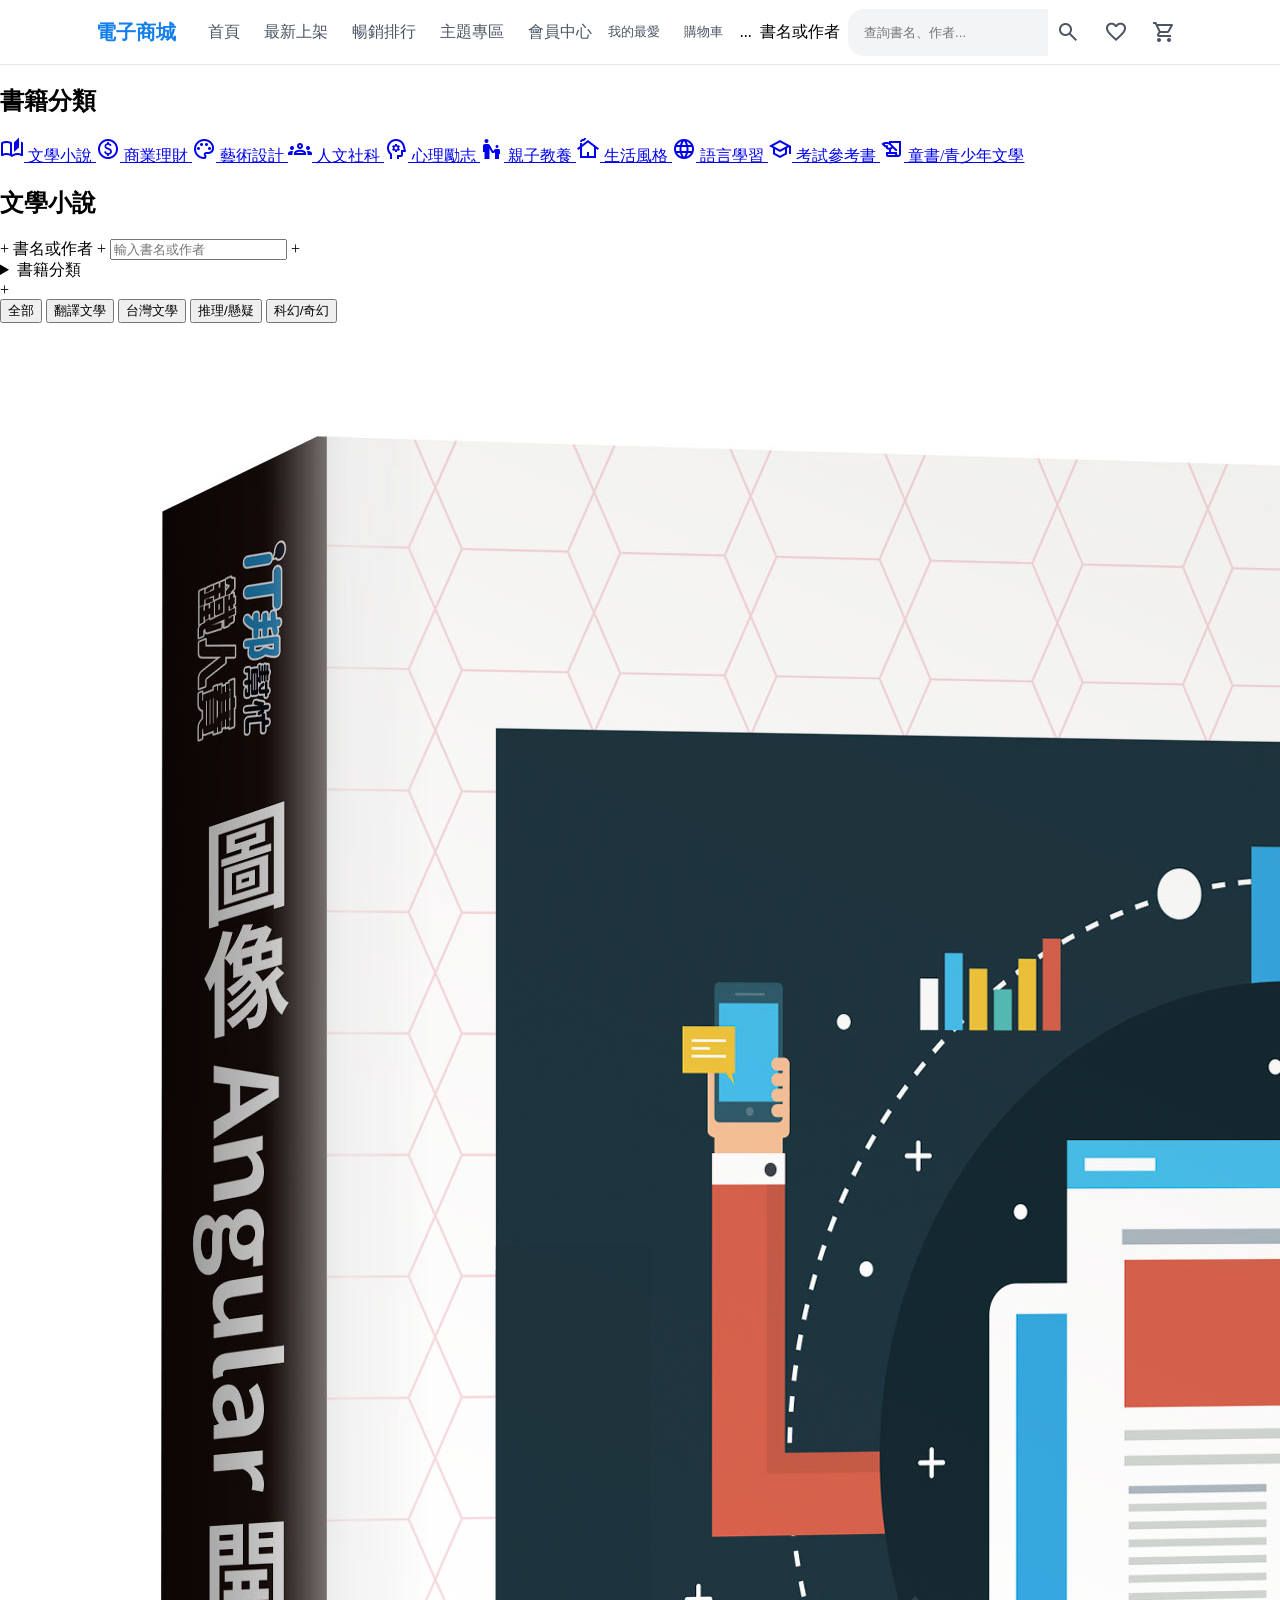
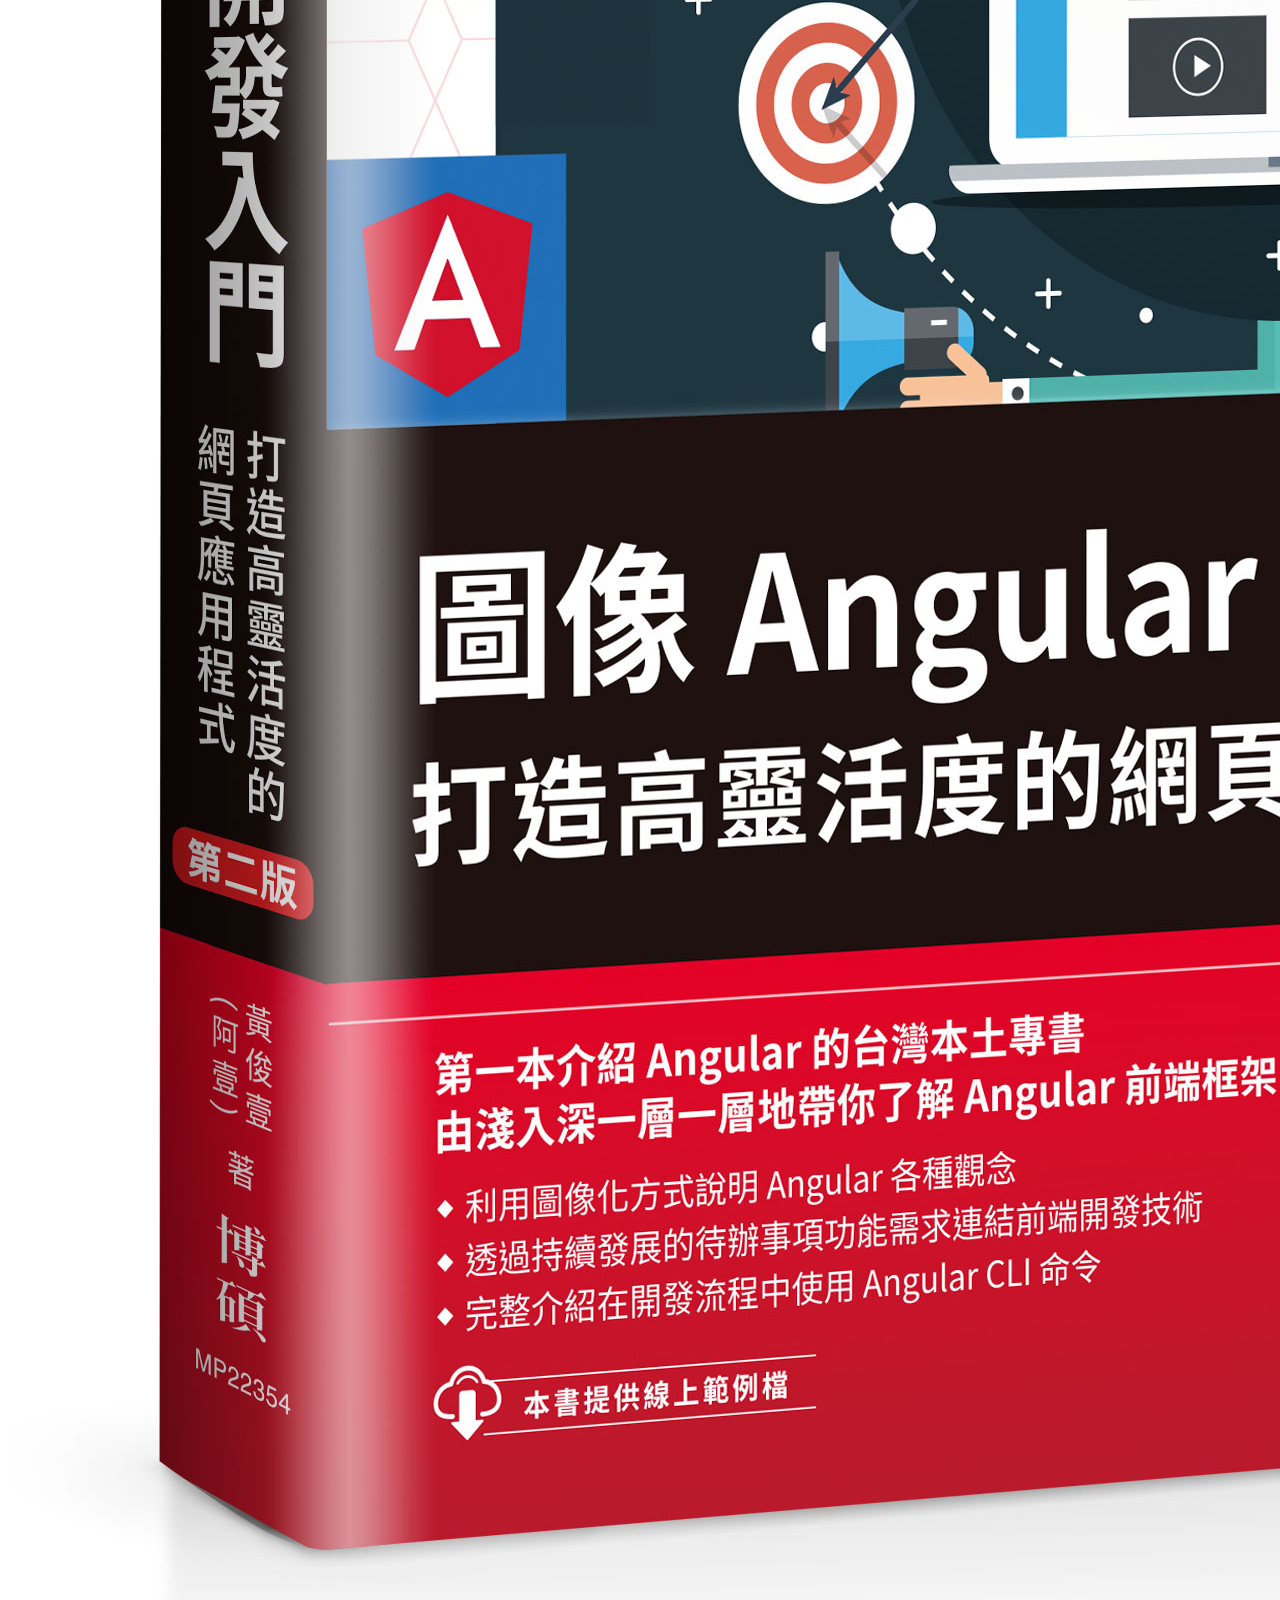
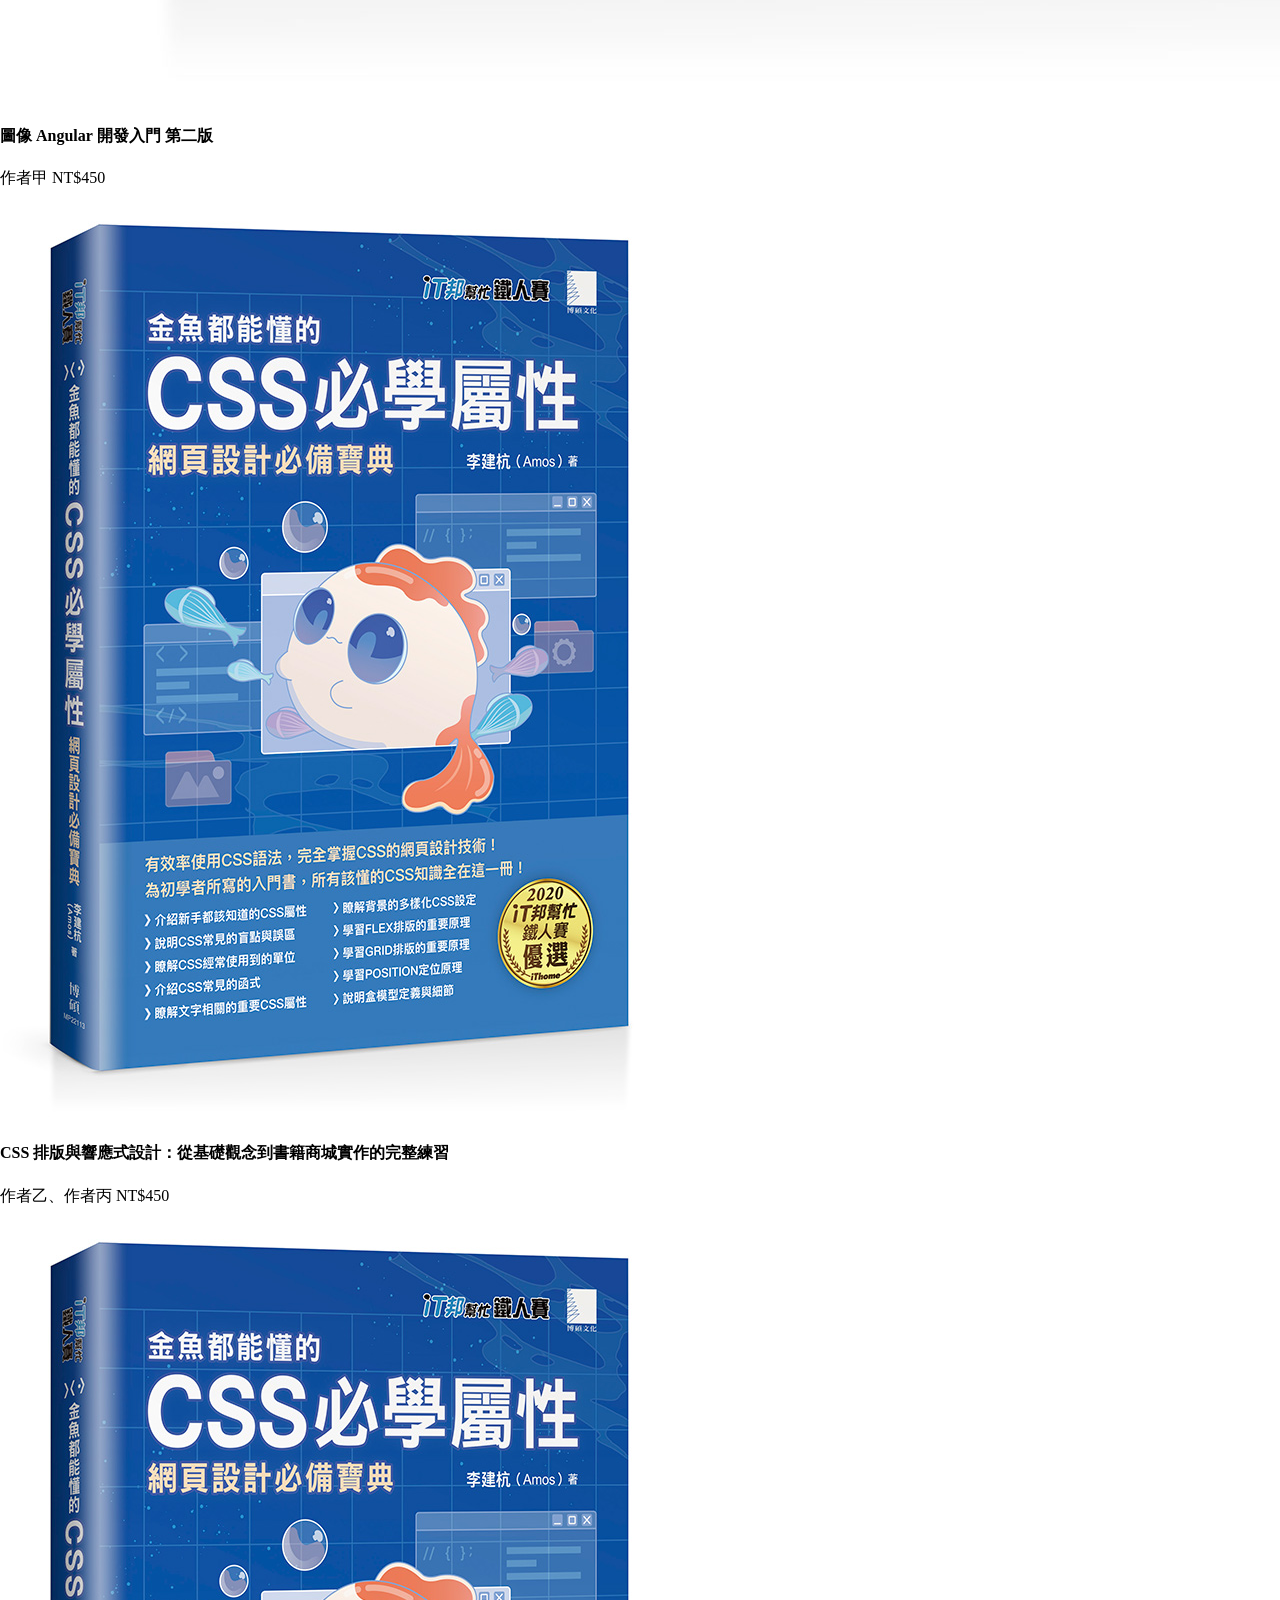
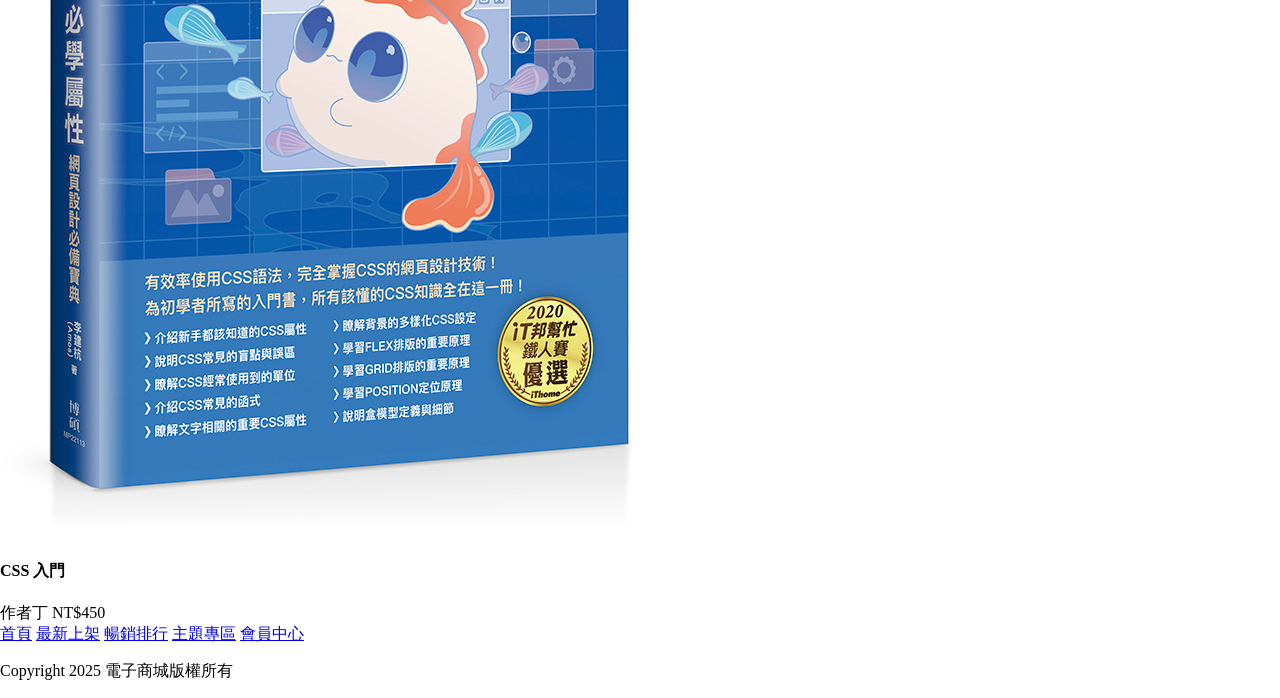
==== commit 4c4958b2: "feat(phone): 補上手機搜尋與分類入口" ====
--- a/src/index.html
+++ b/src/index.html
@@ -96,6 +96,25 @@
             </aside>
             <main class="book-main">
               <h1>文學小說</h1>
+              <div class="mobile-tools">
+    +           <label for="mobile-search">書名或作者</label>
+    +           <input id="mobile-search" type="search" placeholder="輸入書名或作者" />
+    +           <details>
+    +             <summary>書籍分類</summary>
+    +             <nav aria-label="手機書籍分類">
+    +               <a href="#" aria-current="true">文學小說</a>
+    +                    <a href="#">商業理財</a>
+    +                    <a href="#">藝術設計</a>
+    +                    <a href="#">人文社科</a>
+    +                    <a href="#">心理勵志</a>
+    +                    <a href="#">親子教養</a>
+    +                    <a href="#">生活風格</a>
+    +                    <a href="#">語言學習</a>
+    +                    <a href="#">考試參考書</a>
+    +                    <a href="#">童書/青少年文學</a>     
+    +                  </nav>
+    +                </details>
+    +              </div>    
              <div class="tag">
                <button type="button" class="selected">全部</button>
                <button type="button">翻譯文學</button>
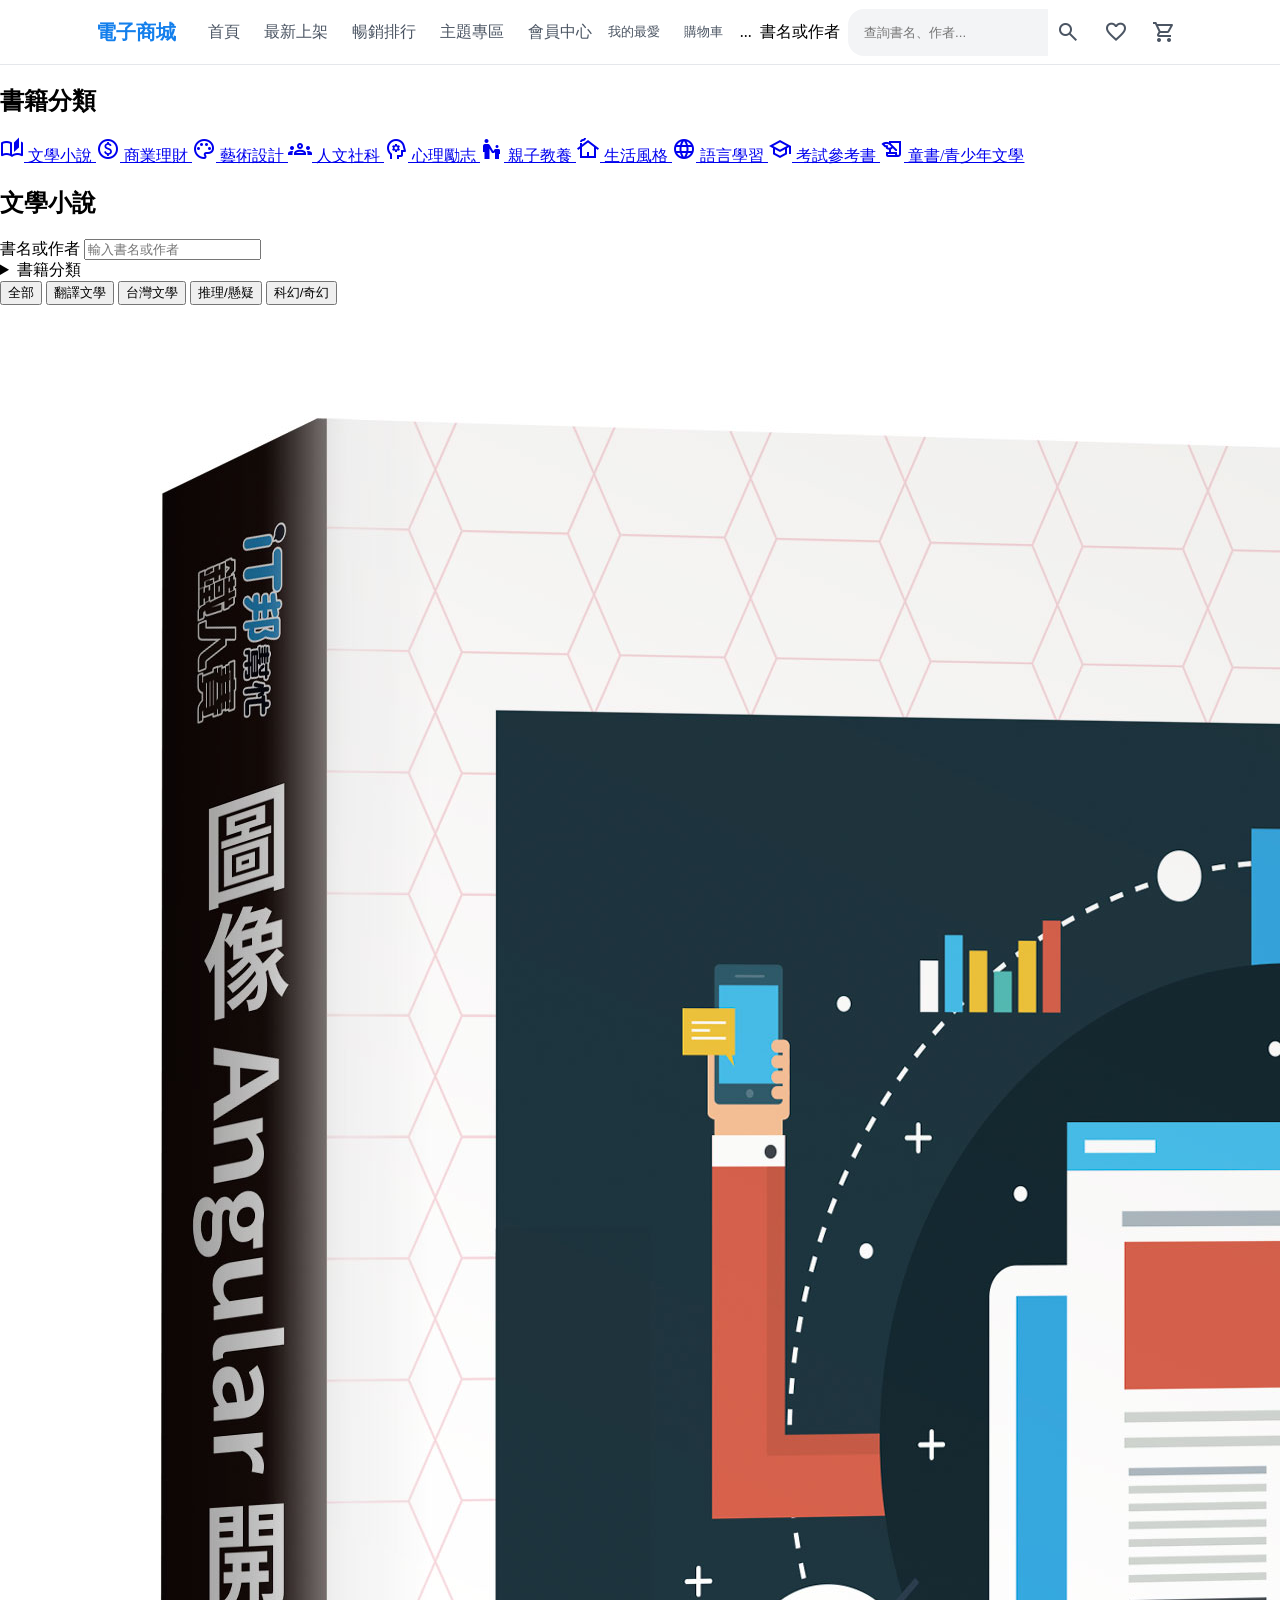
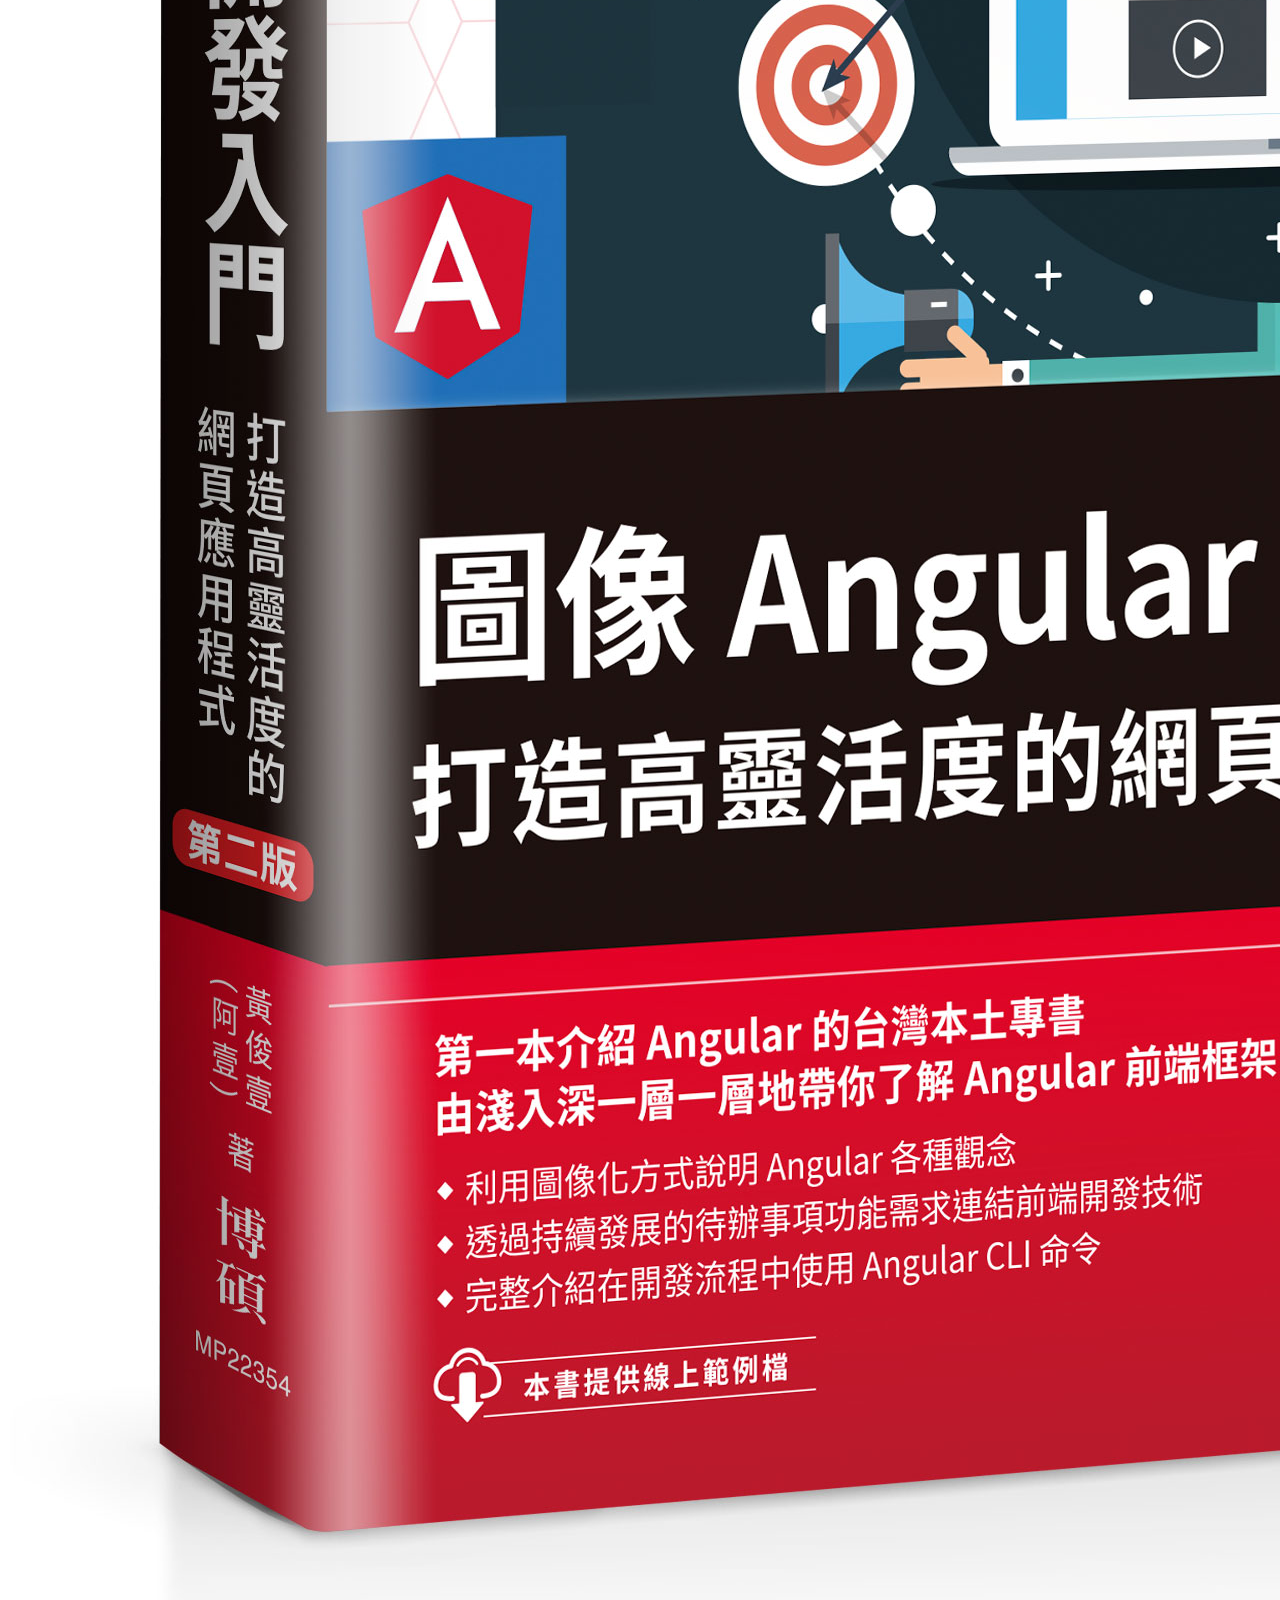
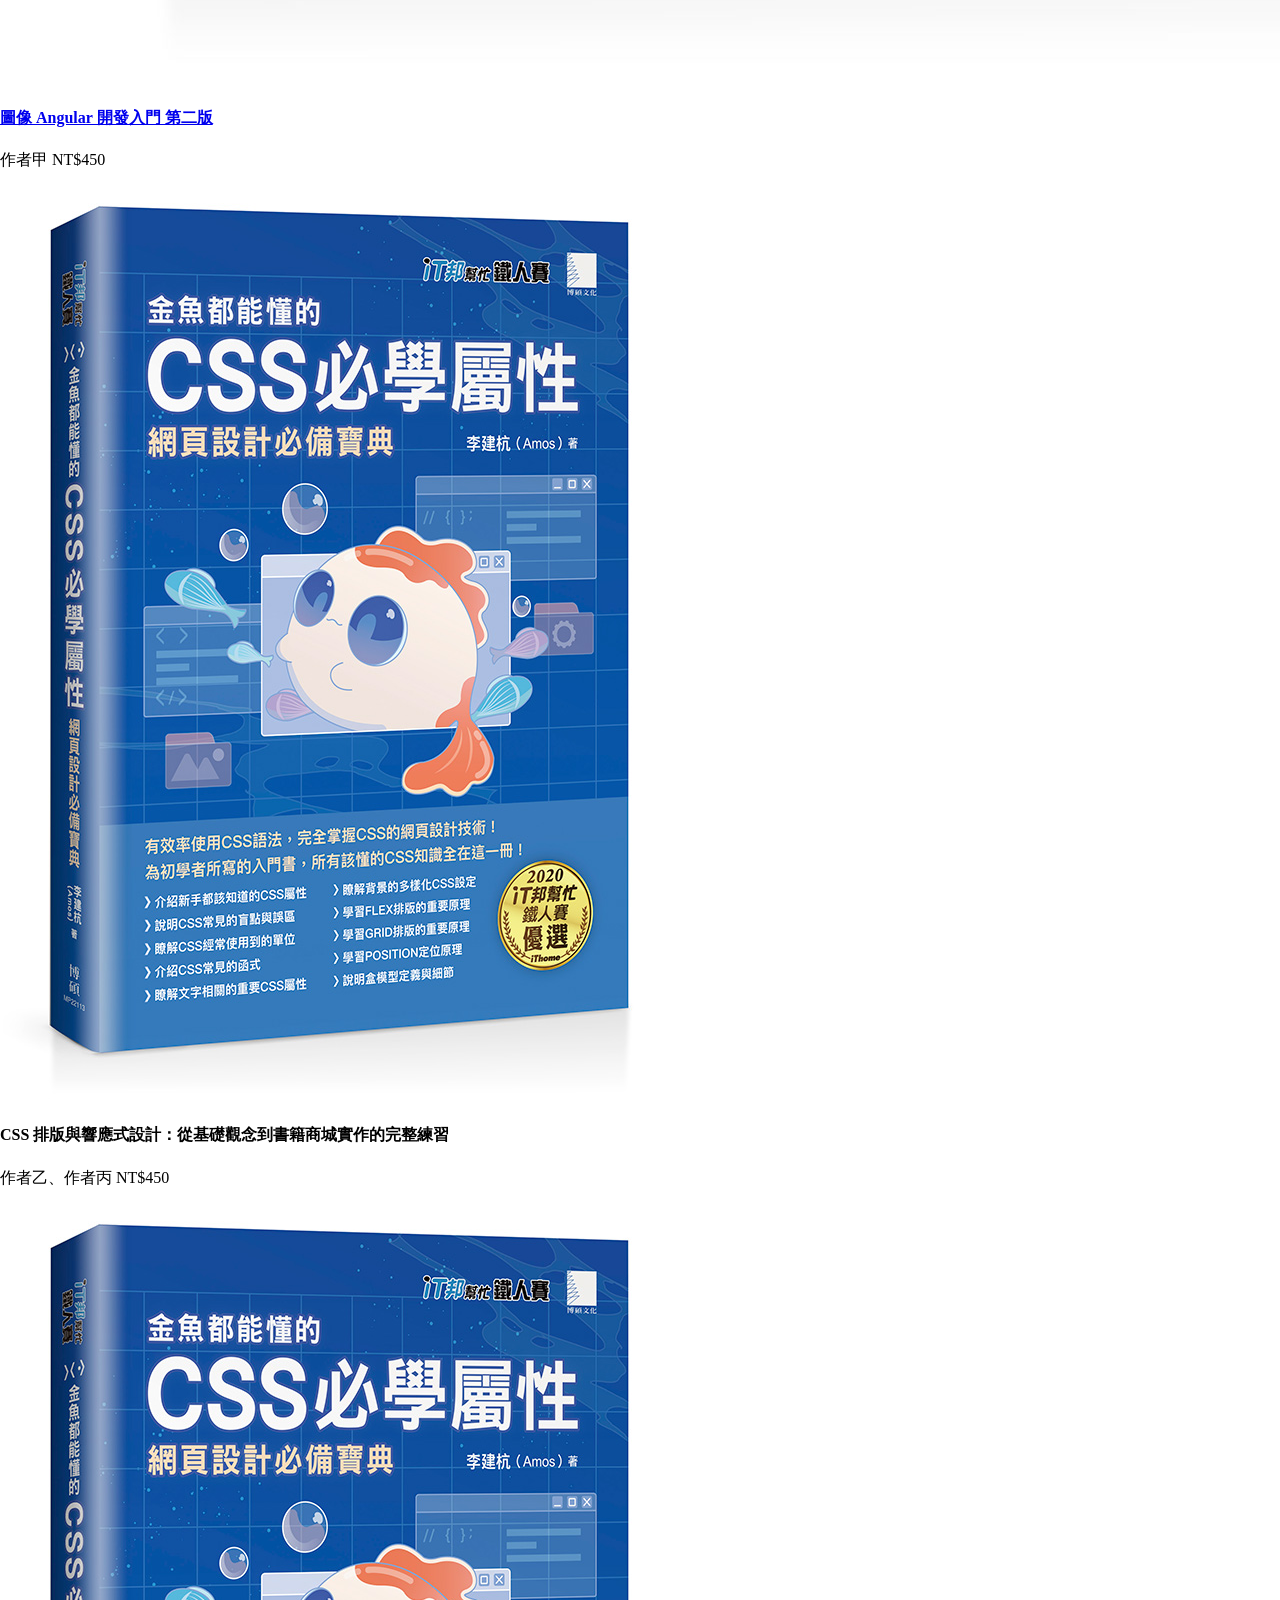
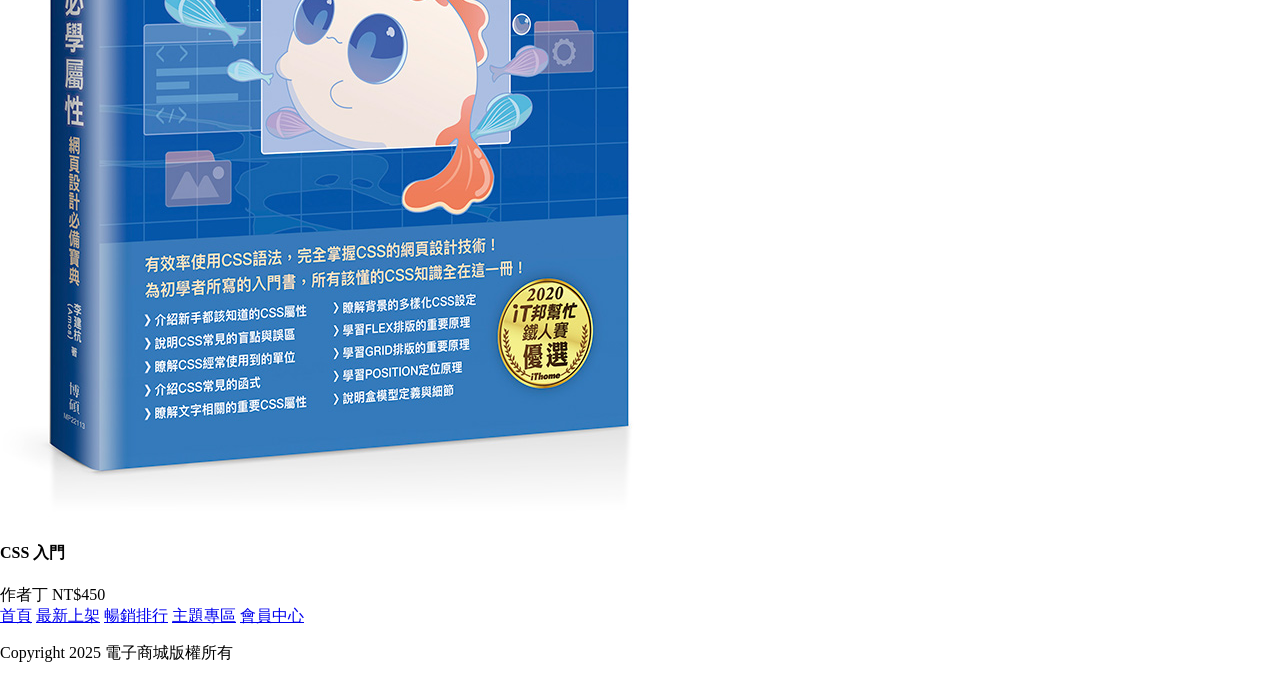
==== commit ef9e2344: "feat(book): 書籍明細頁新增" ====
--- a/src/index.html
+++ b/src/index.html
@@ -97,24 +97,24 @@
             <main class="book-main">
               <h1>文學小說</h1>
               <div class="mobile-tools">
-    +           <label for="mobile-search">書名或作者</label>
-    +           <input id="mobile-search" type="search" placeholder="輸入書名或作者" />
-    +           <details>
-    +             <summary>書籍分類</summary>
-    +             <nav aria-label="手機書籍分類">
-    +               <a href="#" aria-current="true">文學小說</a>
-    +                    <a href="#">商業理財</a>
-    +                    <a href="#">藝術設計</a>
-    +                    <a href="#">人文社科</a>
-    +                    <a href="#">心理勵志</a>
-    +                    <a href="#">親子教養</a>
-    +                    <a href="#">生活風格</a>
-    +                    <a href="#">語言學習</a>
-    +                    <a href="#">考試參考書</a>
-    +                    <a href="#">童書/青少年文學</a>     
-    +                  </nav>
-    +                </details>
-    +              </div>    
+               <label for="mobile-search">書名或作者</label>
+               <input id="mobile-search" type="search" placeholder="輸入書名或作者" />
+               <details>
+                 <summary>書籍分類</summary>
+                 <nav aria-label="手機書籍分類">
+                   <a href="#" aria-current="true">文學小說</a>
+                        <a href="#">商業理財</a>
+                        <a href="#">藝術設計</a>
+                        <a href="#">人文社科</a>
+                        <a href="#">心理勵志</a>
+                        <a href="#">親子教養</a>
+                        <a href="#">生活風格</a>
+                        <a href="#">語言學習</a>
+                        <a href="#">考試參考書</a>
+                        <a href="#">童書/青少年文學</a>     
+                      </nav>
+                    </details>
+                  </div>    
              <div class="tag">
                <button type="button" class="selected">全部</button>
                <button type="button">翻譯文學</button>
@@ -125,7 +125,7 @@
               <div class="books">
                <div>
                   <img src="./assets/images/angular.jpg" alt="圖像 Angular 開發入門第二版封面" />
-                  <h4>圖像 Angular 開發入門 第二版</h4>
+                  <h4><a href="./book.html">圖像 Angular 開發入門 第二版</a></h4>
                   <span>作者甲</span>
                   <span>NT$450</span>
                 </div>
